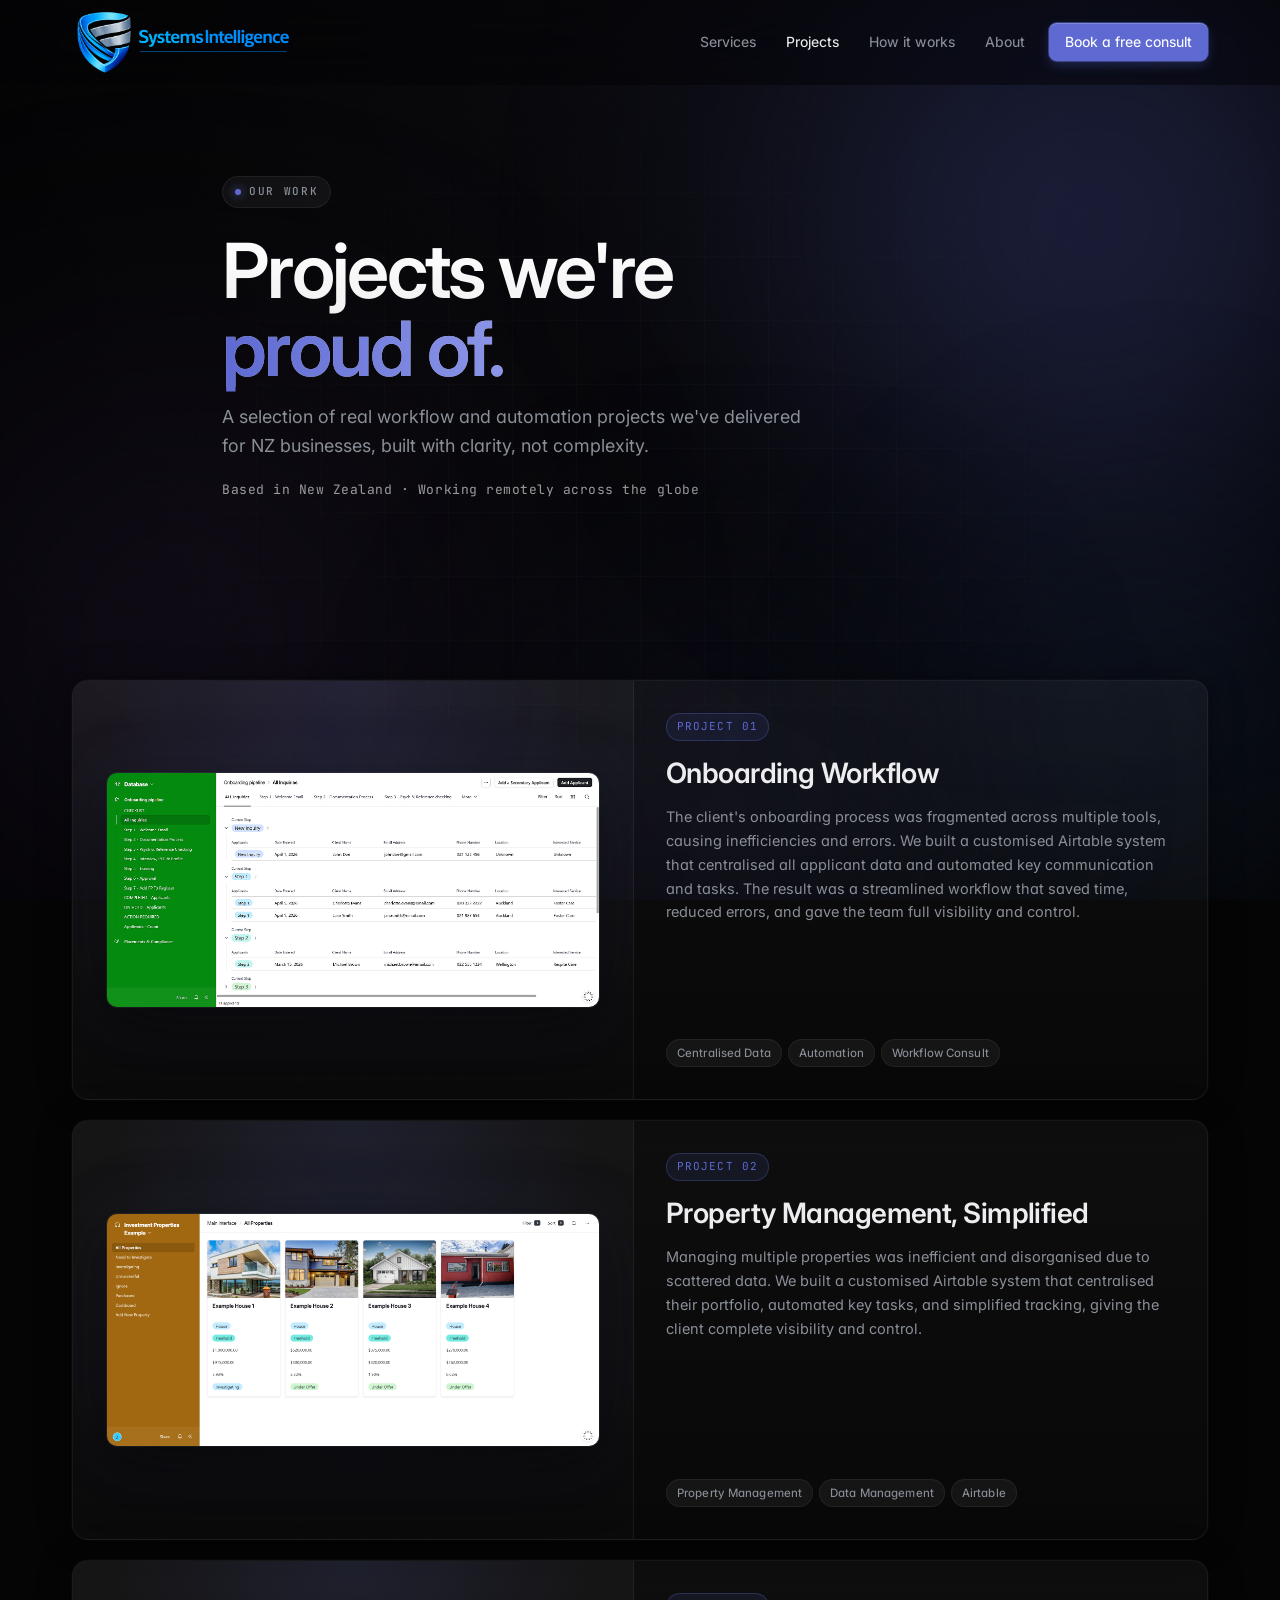
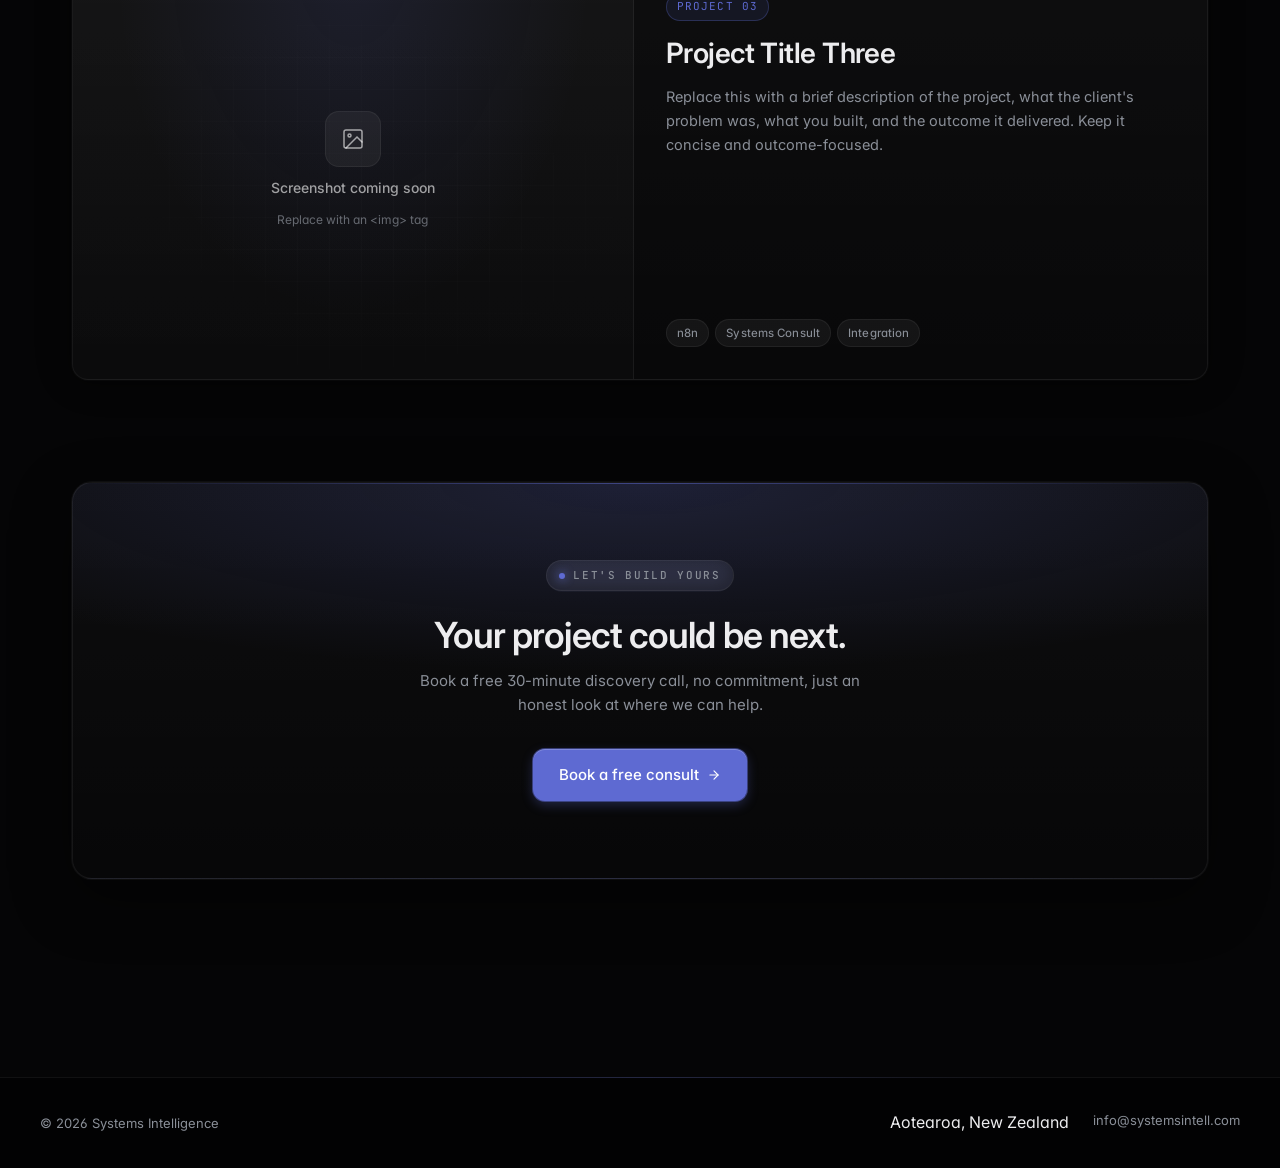
==== projects.html @ 11f209de "Update projects.html" ====
<!DOCTYPE html>
<html lang="en">
<head>
<meta charset="UTF-8">
<meta name="viewport" content="width=device-width, initial-scale=1.0">
<title>Projects, Systems Intelligence</title>
<meta name="description" content="A selection of real workflow and automation projects we've delivered for NZ businesses, built with clarity, not complexity.">
<link rel="stylesheet" href="styles.css">
<style>
  /* ============================================================
     Page-specific: projects.html
     ============================================================ */

  /* PAGE HEADER */
  .page-header {
    padding: clamp(8rem, 14vw, 11rem) 0 clamp(4rem, 6vw, 6rem);
    position: relative;
    overflow: hidden;
  }
  .page-header .container { max-width: 900px; }
  .page-header h1 { margin-bottom: 1rem; }
  .page-sub {
    font-size: clamp(1rem, 1.4vw, 1.125rem);
    color: var(--fg-muted);
    max-width: 600px;
    line-height: 1.6;
  }
  .page-meta {
    margin-top: 1.25rem;
    font-size: 13px;
    color: var(--fg-subtle);
    font-family: 'JetBrains Mono', monospace;
    letter-spacing: 0.04em;
  }

  /* PROJECT GRID */
  .projects-grid {
    display: grid;
    grid-template-columns: repeat(2, 1fr);
    gap: 1.25rem;
    padding-bottom: clamp(4rem, 8vw, 7rem);
  }
  .project-card {
    padding: 0;
    display: flex;
    flex-direction: column;
    overflow: hidden;
    min-height: 520px;
  }
  .project-card.feature {
    grid-column: span 2;
    flex-direction: row;
    min-height: 420px;
  }
  .project-card.feature .project-media { flex: 1.1; }
  .project-card.feature .project-body { flex: 1; }

  .project-media {
    position: relative;
    background:
      radial-gradient(ellipse at top, rgba(94, 106, 210, 0.12), transparent 60%),
      linear-gradient(180deg, rgba(255, 255, 255, 0.03), rgba(255, 255, 255, 0.01));
    overflow: hidden;
    min-height: 300px;
    display: flex; align-items: center; justify-content: center;
    border-bottom: 1px solid var(--border);
  }
  .project-card.feature .project-media {
    border-bottom: 0;
    border-right: 1px solid var(--border);
  }
  .project-media::before {
    content: '';
    position: absolute; inset: 0;
    background-image:
      linear-gradient(to right, rgba(255, 255, 255, 0.025) 1px, transparent 1px),
      linear-gradient(to bottom, rgba(255, 255, 255, 0.025) 1px, transparent 1px);
    background-size: 32px 32px;
    -webkit-mask-image: radial-gradient(ellipse at center, black 30%, transparent 80%);
    mask-image: radial-gradient(ellipse at center, black 30%, transparent 80%);
    opacity: 0.6;
    pointer-events: none;
  }
  .project-media img {
    position: relative;
    max-width: 88%;
    max-height: 88%;
    width: auto;
    height: auto;
    object-fit: contain;
    border-radius: 10px;
    box-shadow:
      0 0 0 1px rgba(255, 255, 255, 0.06),
      0 20px 60px rgba(0, 0, 0, 0.5),
      0 0 80px rgba(94, 106, 210, 0.1);
    transition: transform 0.6s var(--ease);
  }
  .project-card:hover .project-media img {
    transform: translateY(-6px) scale(1.02);
  }

  .media-placeholder {
    position: relative;
    text-align: center;
    color: var(--fg-muted);
    display: flex; flex-direction: column; align-items: center; gap: 10px;
    padding: 2rem;
  }
  .media-placeholder .ph-icon {
    width: 56px; height: 56px;
    border-radius: 14px;
    border: 1px solid var(--border);
    background: var(--surface);
    display: flex; align-items: center; justify-content: center;
    color: var(--fg-subtle);
  }
  .media-placeholder .ph-icon svg { width: 24px; height: 24px; }
  .media-placeholder b { font-size: 14px; color: var(--fg-subtle); font-weight: 500; }
  .media-placeholder span { font-size: 12px; color: var(--fg-muted); opacity: 0.7; }

  .project-body {
    padding: 2rem;
    display: flex; flex-direction: column; gap: 1rem;
    flex: 1;
  }
  .project-num {
    display: inline-flex; width: fit-content;
    padding: 4px 10px;
    border-radius: 999px;
    background: rgba(94, 106, 210, 0.1);
    border: 1px solid var(--border-accent);
    color: var(--accent);
    font-family: 'JetBrains Mono', monospace;
    font-size: 11px; letter-spacing: 0.1em; text-transform: uppercase;
  }
  .project-body h2 {
    font-size: clamp(1.375rem, 2.2vw, 1.75rem);
    letter-spacing: -0.02em;
    margin: 0;
  }
  .project-body p {
    font-size: 14.5px;
    line-height: 1.65;
    color: var(--fg-muted);
  }
  .project-tags {
    display: flex; flex-wrap: wrap; gap: 6px;
    margin-top: auto;
    padding-top: 0.5rem;
  }
  .tag {
    font-size: 11.5px;
    padding: 4px 10px;
    border-radius: 999px;
    border: 1px solid var(--border);
    background: var(--surface);
    color: var(--fg-muted);
    font-weight: 450;
    letter-spacing: 0.01em;
  }

  @media (max-width: 900px) {
    .projects-grid { grid-template-columns: 1fr; }
    .project-card, .project-card.feature { grid-column: span 1; flex-direction: column; min-height: 0; }
    .project-card.feature .project-media {
      border-right: 0;
      border-bottom: 1px solid var(--border);
    }
    .project-media { min-height: 240px; }
    .project-body { padding: 1.75rem; }
  }

  /* BOTTOM CTA */
  .projects-cta {
    text-align: center;
    padding: clamp(3rem, 6vw, 5rem) 2rem;
    border-radius: 20px;
    background:
      radial-gradient(ellipse 120% 80% at 50% 0%, rgba(94, 106, 210, 0.2), transparent 60%),
      linear-gradient(180deg, rgba(255, 255, 255, 0.04), rgba(255, 255, 255, 0.01));
    border: 1px solid var(--border);
    margin-bottom: clamp(4rem, 8vw, 6rem);
    position: relative; overflow: hidden;
    box-shadow:
      0 0 0 1px rgba(255, 255, 255, 0.04),
      0 20px 60px rgba(0, 0, 0, 0.45);
  }
  .projects-cta::before {
    content: ''; position: absolute;
    top: 0; left: 0; right: 0; height: 1px;
    background: linear-gradient(90deg, transparent, rgba(94, 106, 210, 0.5), transparent);
  }
  .projects-cta h2 { margin-bottom: 0.75rem; font-size: clamp(1.5rem, 3vw, 2.25rem); }
  .projects-cta p { max-width: 480px; margin: 0 auto 2rem; font-size: 15px; }
</style>
</head>
<body>

<!-- Ambient background -->
<div class="bg-layer bg-base-gradient"></div>
<div class="bg-layer bg-grid"></div>
<div class="bg-layer bg-noise"></div>
<div class="bg-layer bg-blobs">
  <div class="blob blob-1"></div>
  <div class="blob blob-2"></div>
  <div class="blob blob-3"></div>
  <div class="blob blob-4"></div>
</div>

<!-- NAV -->
<nav class="site-nav" aria-label="Primary">
  <div class="nav-inner">
    <a href="index.html" class="logo" aria-label="Systems Intelligence home">
      <img src="images/logo.png" alt="Systems Intelligence">
    </a>
    <div class="nav-links">
      <a href="index.html#services">Services</a>
      <a href="projects.html" class="active">Projects</a>
      <a href="index.html#how">How it works</a>
      <a href="index.html#about">About</a>
      <a href="mailto:info@systemsintell.com?subject=Free%20Consult%20Inquiry&body=Hi%20Systems%20Intelligence%20team%2C%0A%0AI%27d%20like%20to%20book%20a%20free%20consult%20to%20discuss%20how%20you%20can%20help%20improve%20my%20business%20systems.%0A%0ACould%20we%20arrange%20a%20time%20to%20talk%3F%0A%0AThanks%2C" class="nav-cta">Book a free consult</a>
    </div>
    <button class="nav-toggle" aria-label="Toggle menu" aria-expanded="false">
      <svg class="icon-open" viewBox="0 0 24 24" fill="none" stroke="currentColor" stroke-width="1.75" stroke-linecap="round"><line x1="4" y1="8" x2="20" y2="8"/><line x1="4" y1="16" x2="20" y2="16"/></svg>
      <svg class="icon-close" viewBox="0 0 24 24" fill="none" stroke="currentColor" stroke-width="1.75" stroke-linecap="round" style="display:none"><line x1="6" y1="6" x2="18" y2="18"/><line x1="18" y1="6" x2="6" y2="18"/></svg>
    </button>
  </div>
</nav>
<div class="mobile-menu">
  <a href="index.html#services">Services</a>
  <a href="projects.html" class="active">Projects</a>
  <a href="index.html#how">How it works</a>
  <a href="index.html#about">About</a>
  <a href="mailto:info@systemsintell.com" class="nav-cta">Book a free consult</a>
</div>

<!-- PAGE HEADER -->
<section class="page-header">
  <div class="container">
    <span class="label reveal">Our work</span>
    <h1 class="display reveal" data-delay="1">
      Projects we're<br>
      <span class="accent-text">proud of.</span>
    </h1>
    <p class="page-sub reveal" data-delay="2">
      A selection of real workflow and automation projects we've delivered for NZ businesses, built with clarity, not complexity.
    </p>
    <p class="page-meta reveal" data-delay="3">Based in New Zealand · Working remotely across the globe</p>
  </div>
</section>

<!-- PROJECTS -->
<section>
  <div class="container">
    <div class="projects-grid">

      <!-- PROJECT 1 -->
      <article class="card project-card feature reveal">
        <div class="project-media">
          <img src="images/Workflow_Onboarding.png" alt="Onboarding workflow Airtable system" />
        </div>
        <div class="project-body">
          <div class="project-num">Project 01</div>
          <h2>Onboarding Workflow</h2>
          <p>The client's onboarding process was fragmented across multiple tools, causing inefficiencies and errors. We built a customised Airtable system that centralised all applicant data and automated key communication and tasks. The result was a streamlined workflow that saved time, reduced errors, and gave the team full visibility and control.</p>
          <div class="project-tags">
            <span class="tag">Centralised Data</span>
            <span class="tag">Automation</span>
            <span class="tag">Workflow Consult</span>
          </div>
        </div>
      </article>

      <!-- PROJECT 2 -->
      <article class="card project-card feature reveal" data-delay="1">
        <div class="project-media">
          <img src="images/investment_properties.png" alt="Property management Airtable system" />
        </div>
        <div class="project-body">
          <div class="project-num">Project 02</div>
          <h2>Property Management, Simplified</h2>
          <p>Managing multiple properties was inefficient and disorganised due to scattered data. We built a customised Airtable system that centralised their portfolio, automated key tasks, and simplified tracking, giving the client complete visibility and control.</p>
          <div class="project-tags">
            <span class="tag">Property Management</span>
            <span class="tag">Data Management</span>
            <span class="tag">Airtable</span>
          </div>
        </div>
      </article>

      <!-- PROJECT 3 -->
      <article class="card project-card feature reveal" data-delay="2">
        <div class="project-media">
          <div class="media-placeholder">
            <div class="ph-icon">
              <svg viewBox="0 0 24 24" fill="none" stroke="currentColor" stroke-width="1.5" stroke-linecap="round"><rect x="3" y="3" width="18" height="18" rx="2"/><circle cx="8.5" cy="8.5" r="1.5"/><polyline points="21 15 16 10 5 21"/></svg>
            </div>
            <b>Screenshot coming soon</b>
            <span>Replace with an &lt;img&gt; tag</span>
          </div>
        </div>
        <div class="project-body">
          <div class="project-num">Project 03</div>
          <h2>Project Title Three</h2>
          <p>Replace this with a brief description of the project, what the client's problem was, what you built, and the outcome it delivered. Keep it concise and outcome-focused.</p>
          <div class="project-tags">
            <span class="tag">n8n</span>
            <span class="tag">Systems Consult</span>
            <span class="tag">Integration</span>
          </div>
        </div>
      </article>
      
    </div>

    <!-- BOTTOM CTA -->
    <div class="projects-cta spotlight reveal">
      <span class="label">Let's build yours</span>
      <h2>Your project could be next.</h2>
      <p>Book a free 30-minute discovery call, no commitment, just an honest look at where we can help.</p>
      <a href="mailto:info@systemsintell.com?subject=Free%20Consult%20Inquiry&body=Hi%20Systems%20Intelligence%20team%2C%0A%0AI%27d%20like%20to%20book%20a%20free%20consult%20to%20discuss%20how%20you%20can%20help%20improve%20my%20business%20systems.%0A%0ACould%20we%20arrange%20a%20time%20to%20talk%3F%0A%0AThanks%2C" class="btn btn-primary btn-lg">
        Book a free consult
        <svg width="14" height="14" viewBox="0 0 24 24" fill="none" stroke="currentColor" stroke-width="2" stroke-linecap="round"><line x1="5" y1="12" x2="19" y2="12"/><polyline points="12 5 19 12 12 19"/></svg>
      </a>
    </div>
  </div>
</section>

<!-- FOOTER -->
<footer class="site-footer">
  <div class="footer-inner">
    <p>© 2026 Systems Intelligence</p>
    <div class="footer-meta">
      <span>Aotearoa, New Zealand</span>
      <a href="mailto:info@systemsintell.com">info@systemsintell.com</a>
    </div>
  </div>
</footer>

<script src="app.js"></script>
</body>
</html>
---- styles.css ----
/* =========================================================================
   Systems Intelligence — Linear / Modern design system
   Shared styles for index.html and projects.html
   ========================================================================= */

@import url('https://fonts.googleapis.com/css2?family=Inter:wght@400;500;600;700&family=JetBrains+Mono:wght@400;500&display=swap');

*, *::before, *::after { box-sizing: border-box; margin: 0; padding: 0; }

:root {
  /* Surfaces */
  --bg-deep: #020203;
  --bg-base: #050506;
  --bg-elev: #0a0a0c;
  --bg-elev-2: #0f0f12;
  --surface: rgba(255, 255, 255, 0.05);
  --surface-hover: rgba(255, 255, 255, 0.08);

  /* Text */
  --fg: #EDEDEF;
  --fg-muted: #8A8F98;
  --fg-subtle: rgba(255, 255, 255, 0.60);

  /* Accent */
  --accent: #5E6AD2;
  --accent-bright: #6872D9;
  --accent-glow: rgba(94, 106, 210, 0.30);

  /* Borders */
  --border: rgba(255, 255, 255, 0.06);
  --border-hover: rgba(255, 255, 255, 0.10);
  --border-accent: rgba(94, 106, 210, 0.30);

  /* Motion */
  --ease: cubic-bezier(0.16, 1, 0.3, 1);
  --dur-fast: 200ms;
  --dur-base: 300ms;
}

html { scroll-behavior: smooth; }

body {
  background: var(--bg-base);
  color: var(--fg);
  font-family: 'Inter', system-ui, -apple-system, 'Segoe UI', sans-serif;
  font-size: 16px;
  line-height: 1.6;
  font-feature-settings: 'cv02', 'cv03', 'cv04', 'cv11', 'ss01';
  -webkit-font-smoothing: antialiased;
  -moz-osx-font-smoothing: grayscale;
  overflow-x: hidden;
  position: relative;
}

a { color: var(--accent); text-decoration: none; transition: color var(--dur-fast) var(--ease); }
a:hover { color: var(--accent-bright); }

img { display: block; max-width: 100%; }

/* =========================================================================
   Layered ambient background
   ========================================================================= */

.bg-layer {
  position: fixed;
  inset: 0;
  pointer-events: none;
}

.bg-base-gradient {
  z-index: -10;
  background: radial-gradient(ellipse at top, #0a0a0f 0%, #050506 50%, #020203 100%);
}

.bg-grid {
  z-index: -9;
  background-image:
    linear-gradient(to right, rgba(255, 255, 255, 0.035) 1px, transparent 1px),
    linear-gradient(to bottom, rgba(255, 255, 255, 0.035) 1px, transparent 1px);
  background-size: 64px 64px;
  -webkit-mask-image: radial-gradient(ellipse at center, black 20%, transparent 75%);
  mask-image: radial-gradient(ellipse at center, black 20%, transparent 75%);
  opacity: 0.6;
}

.bg-noise {
  z-index: -8;
  background-image: url("data:image/svg+xml;utf8,<svg xmlns='http://www.w3.org/2000/svg' width='200' height='200'><filter id='n'><feTurbulence type='fractalNoise' baseFrequency='0.9' numOctaves='3' stitchTiles='stitch'/></filter><rect width='100%25' height='100%25' filter='url(%23n)' opacity='0.7'/></svg>");
  opacity: 0.025;
  mix-blend-mode: overlay;
}

.bg-blobs {
  z-index: -7;
  overflow: hidden;
}
.blob {
  position: absolute;
  border-radius: 50%;
  filter: blur(120px);
  will-change: transform;
}
.blob-1 {
  top: -20%; left: 50%;
  width: 900px; height: 800px;
  background: radial-gradient(circle, rgba(94, 106, 210, 0.35) 0%, transparent 70%);
  animation: float1 10s ease-in-out infinite;
}
.blob-2 {
  top: 25%; left: -10%;
  width: 620px; height: 820px;
  background: radial-gradient(circle, rgba(150, 100, 220, 0.18) 0%, transparent 65%);
  filter: blur(140px);
  animation: float2 12s ease-in-out infinite;
}
.blob-3 {
  top: 40%; right: -10%;
  width: 520px; height: 720px;
  background: radial-gradient(circle, rgba(80, 130, 210, 0.15) 0%, transparent 70%);
  filter: blur(100px);
  animation: float3 9s ease-in-out infinite;
}
.blob-4 {
  bottom: -15%; left: 30%;
  width: 700px; height: 500px;
  background: radial-gradient(circle, rgba(94, 106, 210, 0.14) 0%, transparent 70%);
  animation: pulse 8s ease-in-out infinite;
}

@keyframes float1 {
  0%, 100% { transform: translate(-50%, 0) rotate(0deg); }
  50% { transform: translate(-48%, -24px) rotate(2deg); }
}
@keyframes float2 {
  0%, 100% { transform: translate(0, 0) rotate(0deg); }
  50% { transform: translate(28px, -28px) rotate(-3deg); }
}
@keyframes float3 {
  0%, 100% { transform: translate(0, 0) rotate(0deg); }
  50% { transform: translate(-32px, 36px) rotate(2deg); }
}
@keyframes pulse {
  0%, 100% { opacity: 1; transform: scale(1); }
  50% { opacity: 0.55; transform: scale(1.08); }
}

@media (prefers-reduced-motion: reduce) {
  .blob { animation: none !important; }
  .accent-text { animation: none !important; }
  html { scroll-behavior: auto; }
}

/* =========================================================================
   Typography
   ========================================================================= */

h1, h2, h3, h4 {
  color: var(--fg);
  font-weight: 600;
  letter-spacing: -0.02em;
  line-height: 1.15;
}

.display {
  font-size: clamp(2.5rem, 6vw, 4.75rem);
  line-height: 1.02;
  letter-spacing: -0.035em;
  font-weight: 600;
  background: linear-gradient(180deg, #ffffff 0%, rgba(255, 255, 255, 0.95) 50%, rgba(255, 255, 255, 0.65) 100%);
  -webkit-background-clip: text;
  background-clip: text;
  color: transparent;
}

h1 { font-size: clamp(2rem, 4.5vw, 3.5rem); letter-spacing: -0.03em; }
h2 { font-size: clamp(1.75rem, 3.5vw, 2.75rem); letter-spacing: -0.025em; }
h3 { font-size: 1.125rem; letter-spacing: -0.015em; }
p  { color: var(--fg-muted); }

.accent-text {
  background: linear-gradient(90deg, var(--accent) 0%, #8B95E8 50%, var(--accent) 100%);
  background-size: 200% 100%;
  -webkit-background-clip: text;
  background-clip: text;
  color: transparent;
  animation: shimmer 6s linear infinite;
}
@keyframes shimmer {
  0% { background-position: 0% 50%; }
  100% { background-position: 200% 50%; }
}

.subtext {
  color: var(--fg-muted);
  font-size: clamp(0.9375rem, 1.5vw, 1.0625rem);
  line-height: 1.6;
  max-width: 560px;
  margin-top: 1.25rem;
}

.label {
  display: inline-flex;
  align-items: center;
  gap: 8px;
  font-family: 'JetBrains Mono', ui-monospace, 'SF Mono', Menlo, monospace;
  font-size: 11px;
  font-weight: 500;
  letter-spacing: 0.15em;
  text-transform: uppercase;
  color: var(--fg-muted);
  padding: 6px 12px;
  border-radius: 999px;
  background: var(--surface);
  border: 1px solid var(--border);
  margin-bottom: 1.5rem;
  backdrop-filter: blur(10px);
  -webkit-backdrop-filter: blur(10px);
}
.label::before {
  content: '';
  width: 6px; height: 6px;
  border-radius: 50%;
  background: var(--accent);
  box-shadow: 0 0 10px var(--accent);
}

.container { max-width: 1200px; margin: 0 auto; padding: 0 2rem; position: relative; }

/* =========================================================================
   Navigation
   ========================================================================= */

.site-nav {
  position: fixed; top: 0; left: 0; right: 0;
  z-index: 100;
  background: rgba(5, 5, 6, 0.55);
  backdrop-filter: blur(24px) saturate(1.4);
  -webkit-backdrop-filter: blur(24px) saturate(1.4);
  border-bottom: 1px solid transparent;
  transition: background var(--dur-base) var(--ease), border-color var(--dur-base) var(--ease);
}
.site-nav.scrolled {
  background: rgba(5, 5, 6, 0.82);
  border-bottom-color: var(--border);
}

.nav-inner {
  max-width: 1200px; margin: 0 auto;
  padding: 0 2rem; height: 84px;
  display: flex; align-items: center; justify-content: space-between;
}
.logo { display: flex; align-items: center; }
.logo img { height: 68px; width: auto; }

.nav-links { display: flex; gap: 2px; align-items: center; }
.nav-links a {
  color: var(--fg-muted);
  font-size: 14px; font-weight: 450;
  padding: 8px 14px;
  border-radius: 8px;
  transition: color var(--dur-fast) var(--ease), background var(--dur-fast) var(--ease);
}
.nav-links a:hover { color: var(--fg); background: var(--surface); }
.nav-links a.active { color: var(--fg); }

.nav-cta {
  background: var(--accent) !important;
  color: #fff !important;
  padding: 8px 16px !important;
  margin-left: 8px;
  border-radius: 8px;
  font-size: 14px; font-weight: 500;
  box-shadow:
    0 0 0 1px rgba(94, 106, 210, 0.5),
    0 4px 12px rgba(94, 106, 210, 0.3),
    inset 0 1px 0 0 rgba(255, 255, 255, 0.2);
  transition: all var(--dur-fast) var(--ease);
}
.nav-cta:hover {
  background: var(--accent-bright) !important;
  transform: translateY(-1px);
  box-shadow:
    0 0 0 1px rgba(94, 106, 210, 0.6),
    0 6px 20px rgba(94, 106, 210, 0.45),
    inset 0 1px 0 0 rgba(255, 255, 255, 0.25);
}

.nav-toggle {
  display: none;
  width: 40px; height: 40px;
  align-items: center; justify-content: center;
  background: transparent; border: 0;
  color: var(--fg); cursor: pointer;
  border-radius: 8px;
  transition: background var(--dur-fast) var(--ease);
}
.nav-toggle:hover { background: var(--surface); }
.nav-toggle svg { width: 20px; height: 20px; }

.mobile-menu {
  position: fixed; top: 84px; left: 0; right: 0;
  z-index: 99;
  background: rgba(5, 5, 6, 0.95);
  backdrop-filter: blur(24px);
  -webkit-backdrop-filter: blur(24px);
  border-bottom: 1px solid var(--border);
  padding: 0.75rem 1.5rem 1.5rem;
  opacity: 0; transform: translateY(-12px);
  transition: opacity var(--dur-fast) var(--ease), transform var(--dur-fast) var(--ease);
  pointer-events: none;
}
.mobile-menu.open { opacity: 1; transform: translateY(0); pointer-events: auto; }
.mobile-menu a {
  display: block;
  color: var(--fg-muted);
  padding: 14px 8px;
  font-size: 15px;
  border-bottom: 1px solid var(--border);
}
.mobile-menu a:hover { color: var(--fg); }
.mobile-menu a.active { color: var(--fg); }
.mobile-menu .nav-cta {
  display: block; text-align: center; margin: 1rem 0 0;
}

@media (max-width: 768px) {
  .nav-links { display: none; }
  .nav-toggle { display: inline-flex; }
}
@media (min-width: 769px) {
  .mobile-menu { display: none; }
}

/* =========================================================================
   Buttons
   ========================================================================= */

.btn {
  display: inline-flex;
  align-items: center; justify-content: center;
  gap: 8px;
  font-family: inherit;
  font-size: 14px; font-weight: 500;
  padding: 12px 22px;
  border-radius: 10px;
  border: 0; cursor: pointer;
  text-decoration: none;
  color: #fff;
  position: relative; overflow: hidden;
  transition: transform var(--dur-fast) var(--ease),
              background var(--dur-fast) var(--ease),
              box-shadow var(--dur-fast) var(--ease),
              filter var(--dur-fast) var(--ease);
}
.btn:active { transform: scale(0.96); }

.btn-primary {
  background: var(--accent);
  box-shadow:
    0 0 0 1px rgba(94, 106, 210, 0.5),
    0 4px 12px rgba(94, 106, 210, 0.3),
    inset 0 1px 0 0 rgba(255, 255, 255, 0.2);
}
.btn-primary::before {
  content: '';
  position: absolute; inset: 0;
  background: linear-gradient(120deg, transparent 30%, rgba(255, 255, 255, 0.22) 50%, transparent 70%);
  transform: translateX(-120%);
  transition: transform 0.7s var(--ease);
}
.btn-primary:hover {
  background: var(--accent-bright);
  color: #fff;
  transform: translateY(-2px) scale(1.02);
  box-shadow:
    0 0 0 1px rgba(94, 106, 210, 0.6),
    0 8px 24px rgba(94, 106, 210, 0.5),
    0 0 20px rgba(94, 106, 210, 0.4),
    inset 0 1px 0 0 rgba(255, 255, 255, 0.25);
  filter: brightness(1.1);
}
.btn-primary:hover::before { transform: translateX(120%); }

.btn-secondary {
  background: var(--surface);
  color: var(--fg);
  box-shadow:
    inset 0 0 0 1px var(--border),
    inset 0 1px 0 0 rgba(255, 255, 255, 0.04);
}
.btn-secondary:hover {
  background: var(--surface-hover);
  color: var(--fg);
  transform: translateY(-2px) scale(1.02);
  box-shadow:
    inset 0 0 0 1px var(--border-hover),
    inset 0 1px 0 0 rgba(255, 255, 255, 0.08),
    0 8px 24px rgba(0, 0, 0, 0.3),
    0 0 40px rgba(94, 106, 210, 0.12);
}

.btn-lg { padding: 14px 26px; font-size: 15px; border-radius: 12px; }

:focus-visible {
  outline: none;
  box-shadow:
    0 0 0 2px var(--bg-base),
    0 0 0 4px var(--accent);
  border-radius: 8px;
}

/* =========================================================================
   Card base (with mouse-tracking spotlight)
   ========================================================================= */

.card {
  position: relative;
  background: linear-gradient(180deg, rgba(255, 255, 255, 0.04) 0%, rgba(255, 255, 255, 0.015) 100%);
  border: 1px solid var(--border);
  border-radius: 16px;
  padding: 1.75rem;
  transition: transform var(--dur-base) var(--ease),
              border-color var(--dur-base) var(--ease),
              box-shadow var(--dur-base) var(--ease),
              filter var(--dur-base) var(--ease);
  overflow: hidden;
  box-shadow:
    0 0 0 1px rgba(255, 255, 255, 0.02),
    0 2px 20px rgba(0, 0, 0, 0.4),
    0 0 40px rgba(0, 0, 0, 0.15);
  will-change: transform;
}
.card::before {
  content: '';
  position: absolute; inset: 0;
  border-radius: 16px;
  background: radial-gradient(circle 320px at var(--mx, 50%) var(--my, 50%),
              rgba(94, 106, 210, 0.15), transparent 60%);
  opacity: 0;
  transition: opacity var(--dur-base) var(--ease);
  pointer-events: none;
}
.card:hover::before { opacity: 1; }
.card:hover {
  border-color: var(--border-hover);
  transform: translateY(-6px) scale(1.01);
  box-shadow:
    0 0 0 1px rgba(255, 255, 255, 0.1),
    0 12px 40px rgba(0, 0, 0, 0.6),
    0 0 80px rgba(94, 106, 210, 0.15);
  filter: brightness(1.05);
}
.card > * { position: relative; z-index: 1; }

/* =========================================================================
   Sections
   ========================================================================= */

section { position: relative; padding: clamp(4rem, 8vw, 8rem) 0; }
.section-divider {
  border-top: 1px solid var(--border);
  position: relative;
}
.section-divider::before {
  content: '';
  position: absolute; top: -1px; left: 20%; right: 20%;
  height: 1px;
  background: linear-gradient(90deg, transparent, rgba(255, 255, 255, 0.14), transparent);
}

.section-head { max-width: 640px; margin-bottom: 3rem; }
.section-head h2 { margin-bottom: 0.75rem; }

/* Reveal-on-scroll */
.reveal { 
  opacity: 0; 
  transform: translateY(30px) scale(0.98); 
  transition: opacity 0.8s cubic-bezier(0.2, 0.8, 0.2, 1), transform 0.8s cubic-bezier(0.2, 0.8, 0.2, 1); 
  will-change: opacity, transform;
}
.reveal.visible { opacity: 1; transform: translateY(0) scale(1); }
.reveal[data-delay="1"] { transition-delay: 0.1s; }
.reveal[data-delay="2"] { transition-delay: 0.2s; }
.reveal[data-delay="3"] { transition-delay: 0.3s; }
.reveal[data-delay="4"] { transition-delay: 0.4s; }

/* =========================================================================
   Footer
   ========================================================================= */

.site-footer {
  background: var(--bg-deep);
  border-top: 1px solid var(--border);
  padding: 2rem;
  position: relative;
  z-index: 1;
}
.site-footer::before {
  content: '';
  position: absolute; top: -1px; left: 20%; right: 20%;
  height: 1px;
  background: linear-gradient(90deg, transparent, rgba(94, 106, 210, 0.25), transparent);
}
.footer-inner {
  max-width: 1200px; margin: 0 auto;
  display: flex; align-items: center; justify-content: space-between;
  flex-wrap: wrap; gap: 1rem;
}
.footer-inner p, .footer-meta a { font-size: 13px; color: var(--fg-muted); }
.footer-meta { display: flex; gap: 1.5rem; }
.footer-meta a:hover { color: var(--fg); }

/* =========================================================================
   Responsive utilities
   ========================================================================= */

@media (max-width: 768px) {
  .container { padding: 0 1.25rem; }
  .nav-inner { padding: 0 1.25rem; }
}
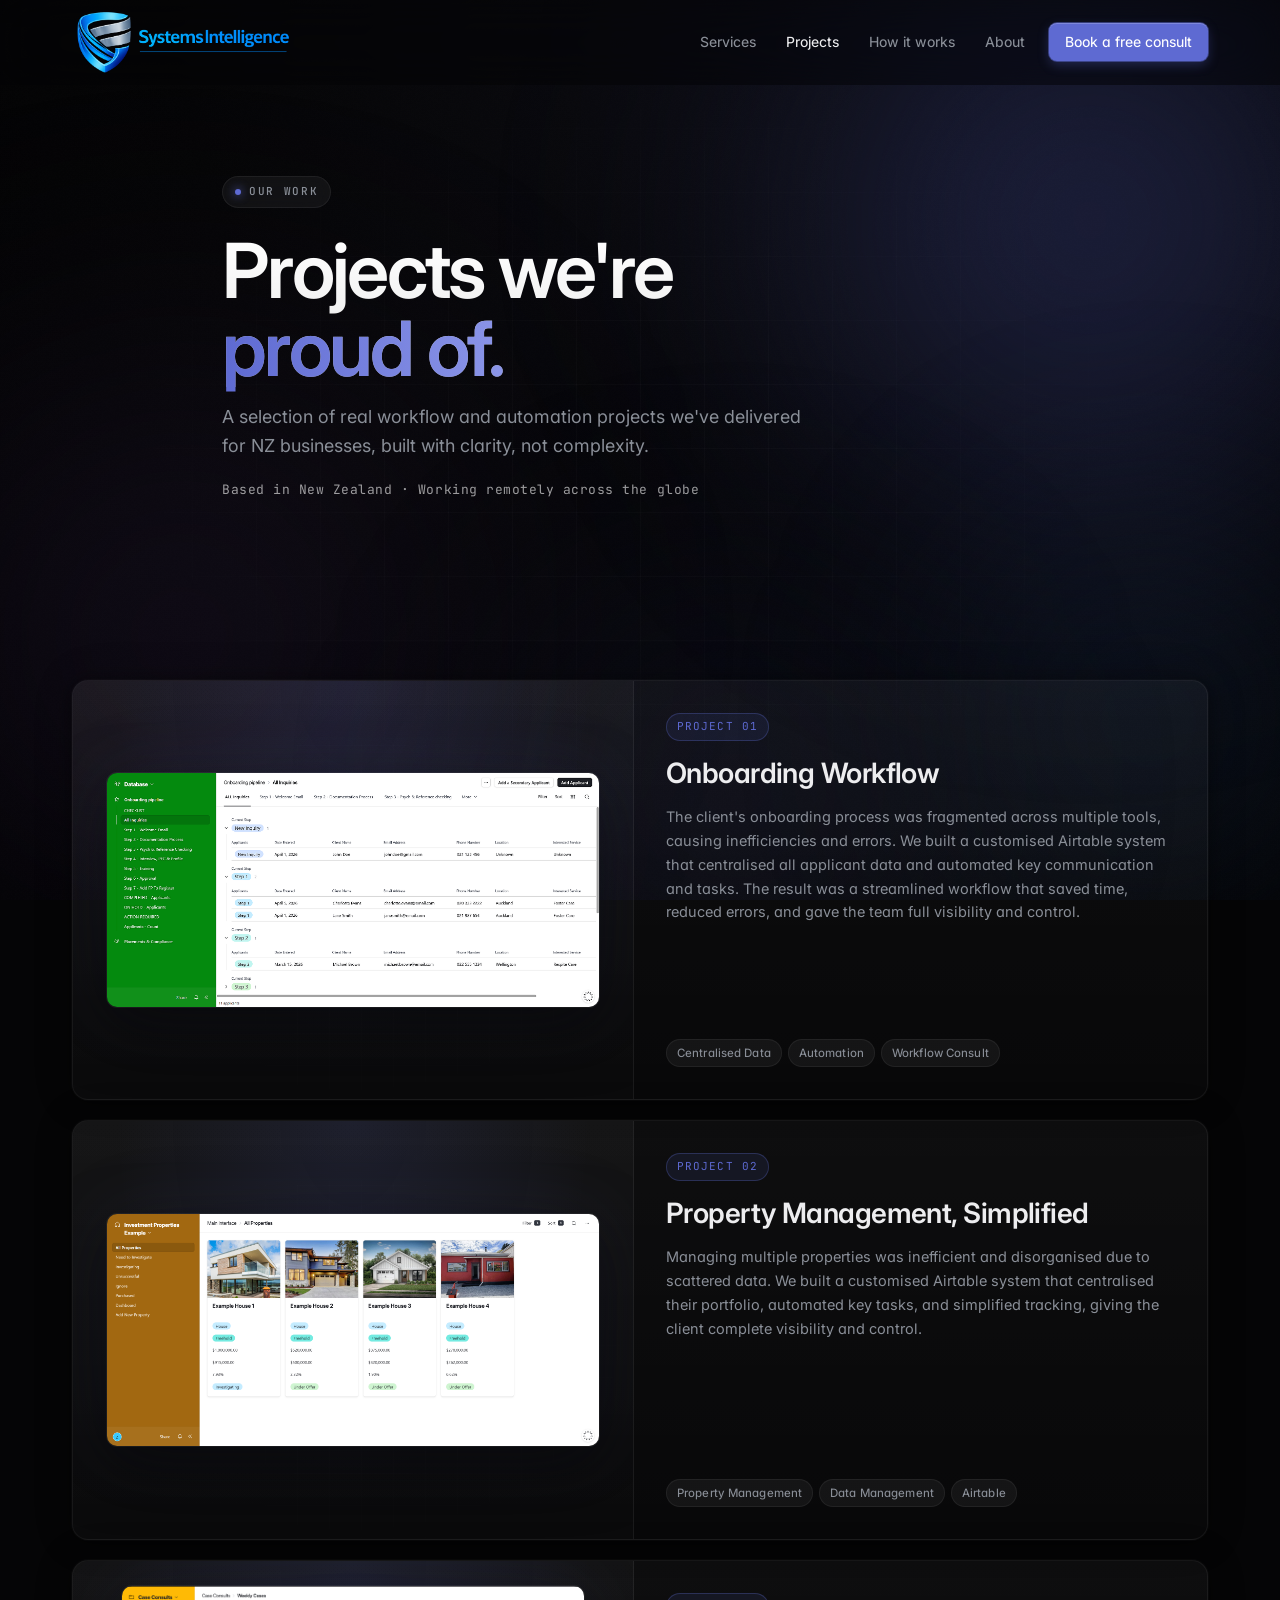
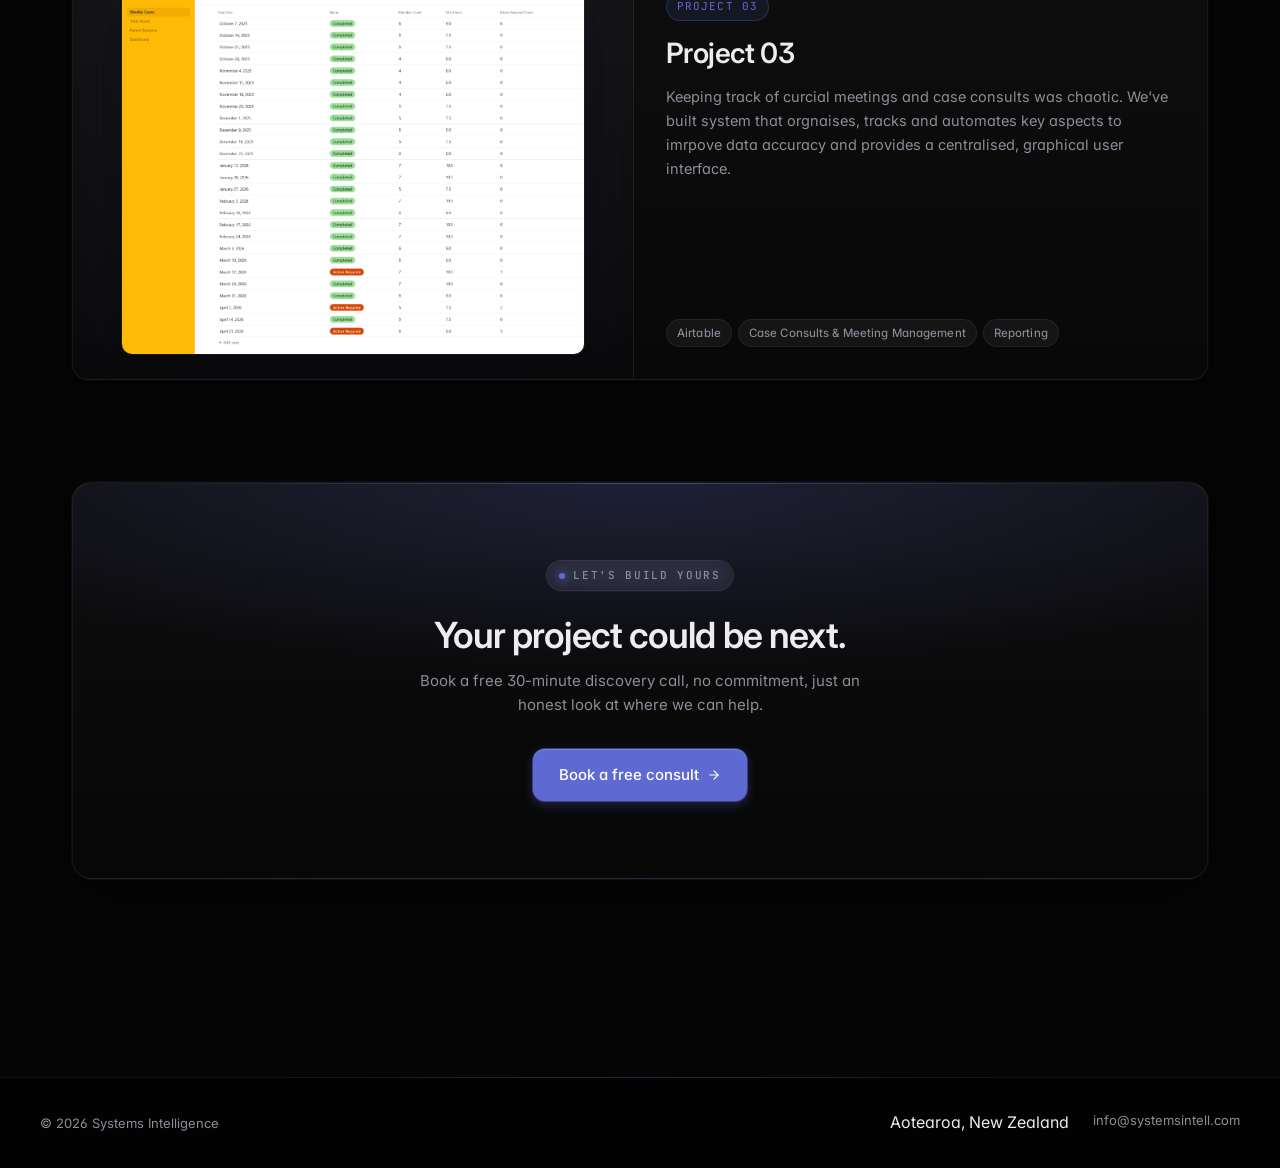
==== commit a6499c41: "Update projects.html" ====
--- a/projects.html
+++ b/projects.html
@@ -291,22 +291,16 @@
       <!-- PROJECT 3 -->
       <article class="card project-card feature reveal" data-delay="2">
         <div class="project-media">
-          <div class="media-placeholder">
-            <div class="ph-icon">
-              <svg viewBox="0 0 24 24" fill="none" stroke="currentColor" stroke-width="1.5" stroke-linecap="round"><rect x="3" y="3" width="18" height="18" rx="2"/><circle cx="8.5" cy="8.5" r="1.5"/><polyline points="21 15 16 10 5 21"/></svg>
-            </div>
-            <b>Screenshot coming soon</b>
-            <span>Replace with an &lt;img&gt; tag</span>
-          </div>
+          <img src="images/case_consults.png" alt="Case Consults / Meeting Tracker" />
         </div>
         <div class="project-body">
           <div class="project-num">Project 03</div>
-          <h2>Project Title Three</h2>
-          <p>Replace this with a brief description of the project, what the client's problem was, what you built, and the outcome it delivered. Keep it concise and outcome-focused.</p>
+          <h2>Project 03</h2>
+          <p>Keeping track of curcial meetings and case consults was chaotic. We've built system that orgnaises, tracks and automates key aspects to imrpove data accuracy and provides a centralised, graphical user interface.</p>
           <div class="project-tags">
-            <span class="tag">n8n</span>
-            <span class="tag">Systems Consult</span>
-            <span class="tag">Integration</span>
+            <span class="tag">Airtable</span>
+            <span class="tag">Case Consults & Meeting Management</span>
+            <span class="tag">Reporting</span>
           </div>
         </div>
       </article>
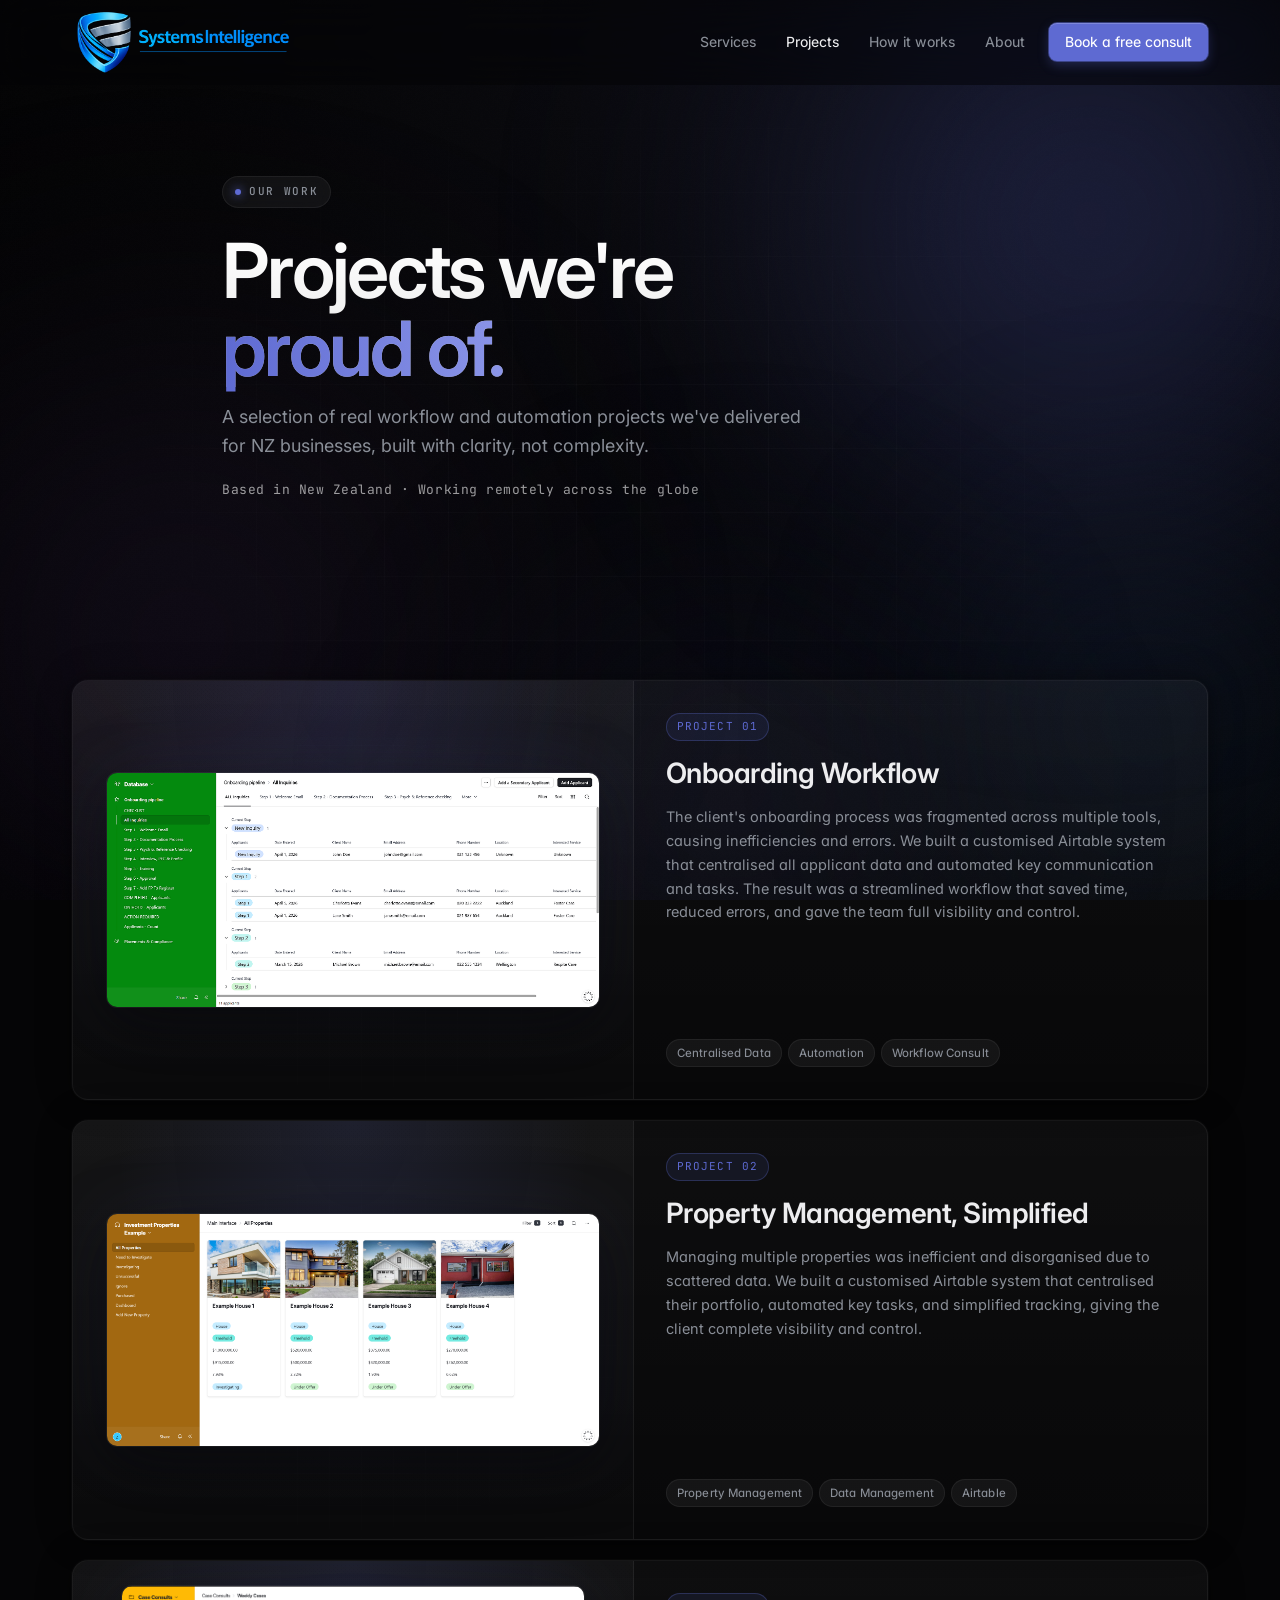
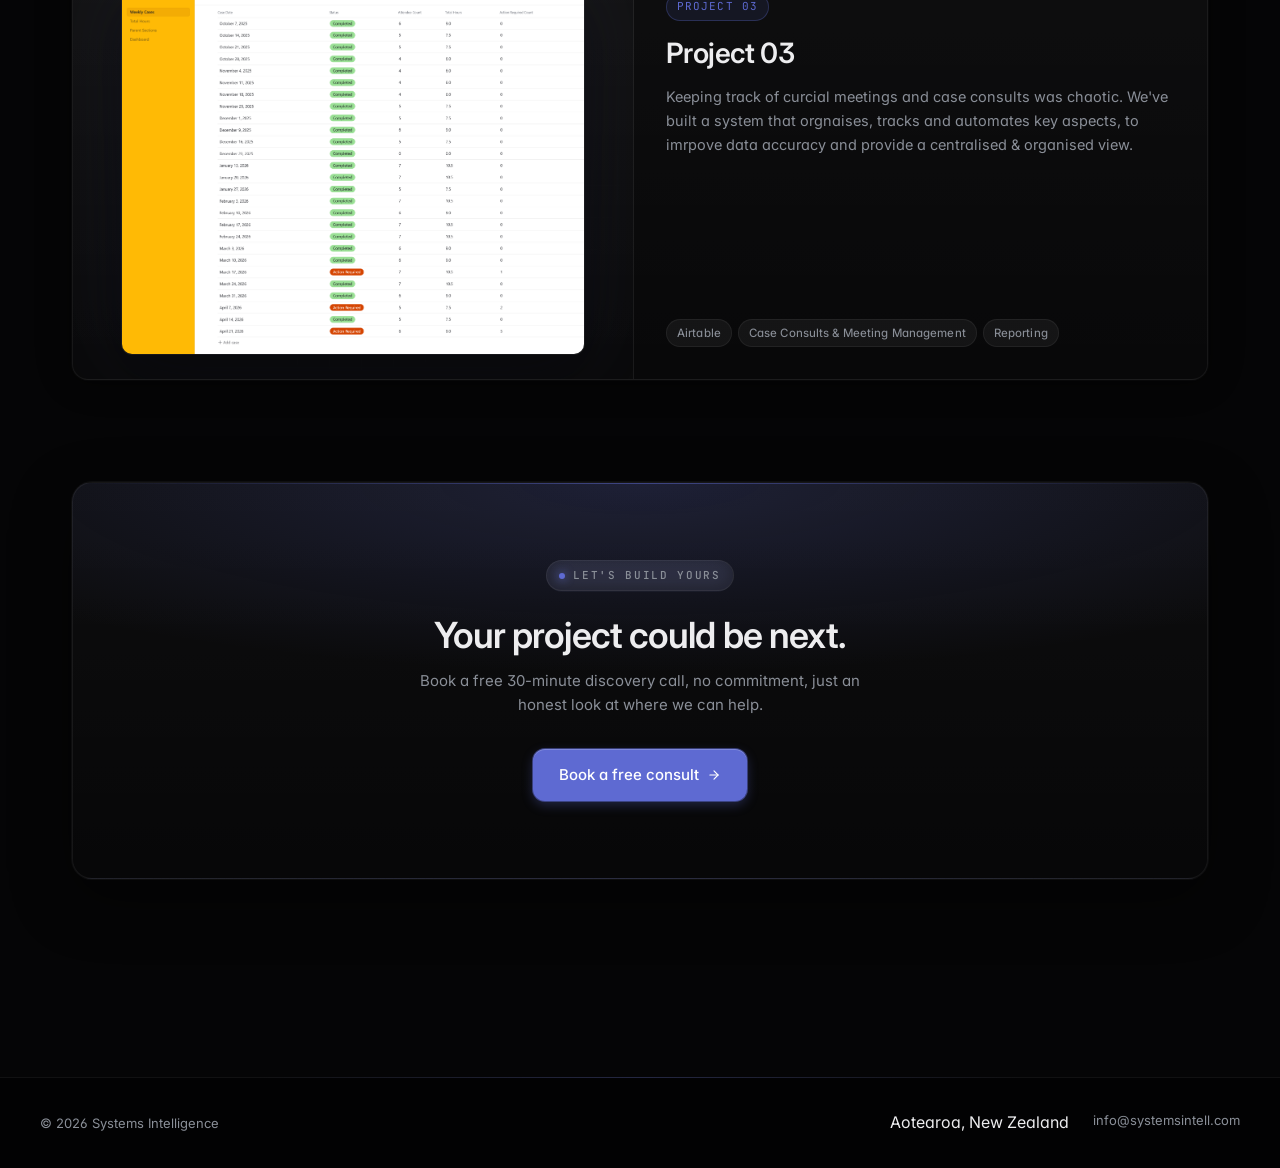
==== commit 57712de8: "Update projects.html" ====
--- a/projects.html
+++ b/projects.html
@@ -168,6 +168,141 @@
     }
     .project-media { min-height: 240px; }
     .project-body { padding: 1.75rem; }
+  }
+
+  /* PROJECT MODAL */
+  .project-card { cursor: pointer; }
+  .project-modal {
+    position: fixed;
+    inset: 0;
+    z-index: 1000;
+    display: none;
+    align-items: center;
+    justify-content: center;
+    padding: clamp(1rem, 4vw, 3rem);
+    background: rgba(8, 9, 14, 0.72);
+    backdrop-filter: blur(12px);
+    -webkit-backdrop-filter: blur(12px);
+    opacity: 0;
+    transition: opacity 0.35s var(--ease);
+  }
+  .project-modal.open {
+    display: flex;
+    opacity: 1;
+  }
+  .project-modal-inner {
+    position: relative;
+    width: 100%;
+    max-width: 1200px;
+    max-height: 90vh;
+    display: flex;
+    border-radius: 20px;
+    overflow: hidden;
+    background:
+      radial-gradient(ellipse 120% 80% at 50% 0%, rgba(94, 106, 210, 0.12), transparent 60%),
+      linear-gradient(180deg, rgba(255, 255, 255, 0.04), rgba(255, 255, 255, 0.01));
+    border: 1px solid var(--border);
+    box-shadow:
+      0 0 0 1px rgba(255, 255, 255, 0.04),
+      0 30px 80px rgba(0, 0, 0, 0.6);
+    transform: translateY(20px) scale(0.98);
+    transition: transform 0.4s var(--ease);
+  }
+  .project-modal.open .project-modal-inner { transform: translateY(0) scale(1); }
+  .project-modal-media {
+    flex: 1.3;
+    position: relative;
+    min-height: 420px;
+    background:
+      radial-gradient(ellipse at top, rgba(94, 106, 210, 0.12), transparent 60%),
+      linear-gradient(180deg, rgba(255, 255, 255, 0.03), rgba(255, 255, 255, 0.01));
+    border-right: 1px solid var(--border);
+    display: flex;
+    align-items: center;
+    justify-content: center;
+    overflow: hidden;
+  }
+  .project-modal-media::before {
+    content: '';
+    position: absolute; inset: 0;
+    background-image:
+      linear-gradient(to right, rgba(255, 255, 255, 0.025) 1px, transparent 1px),
+      linear-gradient(to bottom, rgba(255, 255, 255, 0.025) 1px, transparent 1px);
+    background-size: 32px 32px;
+    -webkit-mask-image: radial-gradient(ellipse at center, black 30%, transparent 80%);
+    mask-image: radial-gradient(ellipse at center, black 30%, transparent 80%);
+    opacity: 0.6;
+    pointer-events: none;
+  }
+  .project-modal-media img {
+    position: relative;
+    max-width: 92%;
+    max-height: 82vh;
+    width: auto;
+    height: auto;
+    object-fit: contain;
+    border-radius: 10px;
+    box-shadow:
+      0 0 0 1px rgba(255, 255, 255, 0.06),
+      0 20px 60px rgba(0, 0, 0, 0.5),
+      0 0 80px rgba(94, 106, 210, 0.12);
+  }
+  .project-modal-body {
+    flex: 1;
+    padding: clamp(1.75rem, 3vw, 2.5rem);
+    display: flex;
+    flex-direction: column;
+    gap: 1rem;
+    overflow-y: auto;
+    max-height: 90vh;
+  }
+  .project-modal-body h2 {
+    font-size: clamp(1.5rem, 2.4vw, 2rem);
+    letter-spacing: -0.02em;
+    margin: 0;
+  }
+  .project-modal-body p {
+    font-size: 15px;
+    line-height: 1.7;
+    color: var(--fg-muted);
+  }
+  .project-modal-body .project-tags { margin-top: 0.5rem; }
+  .project-modal-close {
+    position: absolute;
+    top: 14px;
+    right: 14px;
+    width: 40px;
+    height: 40px;
+    border-radius: 999px;
+    border: 1px solid var(--border);
+    background: var(--surface);
+    color: var(--fg-muted);
+    display: flex;
+    align-items: center;
+    justify-content: center;
+    cursor: pointer;
+    z-index: 2;
+    transition: color 0.2s var(--ease), border-color 0.2s var(--ease), transform 0.2s var(--ease);
+  }
+  .project-modal-close:hover {
+    color: var(--fg);
+    border-color: var(--border-accent);
+    transform: scale(1.05);
+  }
+  body.modal-open { overflow: hidden; }
+
+  @media (max-width: 900px) {
+    .project-modal-inner {
+      flex-direction: column;
+      max-height: 92vh;
+      overflow-y: auto;
+    }
+    .project-modal-media {
+      min-height: 280px;
+      border-right: 0;
+      border-bottom: 1px solid var(--border);
+    }
+    .project-modal-body { max-height: none; }
   }
 
   /* BOTTOM CTA */
@@ -296,7 +431,7 @@
         <div class="project-body">
           <div class="project-num">Project 03</div>
           <h2>Project 03</h2>
-          <p>Keeping track of curcial meetings and case consults was chaotic. We've built system that orgnaises, tracks and automates key aspects to imrpove data accuracy and provides a centralised, graphical user interface.</p>
+          <p>Keeping track of curcial meetings and case consults was chaotic. We've built a system that orgnaises, tracks and automates key aspects, to imrpove data accuracy and provide a centralised & organised view.</p>
           <div class="project-tags">
             <span class="tag">Airtable</span>
             <span class="tag">Case Consults & Meeting Management</span>
@@ -305,6 +440,24 @@
         </div>
       </article>
       
+    </div>
+
+    <!-- PROJECT MODAL -->
+    <div class="project-modal" id="projectModal" role="dialog" aria-modal="true" aria-labelledby="projectModalTitle" aria-hidden="true">
+      <div class="project-modal-inner">
+        <button class="project-modal-close" aria-label="Close project details" type="button">
+          <svg width="18" height="18" viewBox="0 0 24 24" fill="none" stroke="currentColor" stroke-width="1.75" stroke-linecap="round"><line x1="6" y1="6" x2="18" y2="18"/><line x1="18" y1="6" x2="6" y2="18"/></svg>
+        </button>
+        <div class="project-modal-media">
+          <img src="" alt="" id="projectModalImage">
+        </div>
+        <div class="project-modal-body">
+          <div class="project-num" id="projectModalNum">Project</div>
+          <h2 id="projectModalTitle"></h2>
+          <p id="projectModalDesc"></p>
+          <div class="project-tags" id="projectModalTags"></div>
+        </div>
+      </div>
     </div>
 
     <!-- BOTTOM CTA -->
@@ -332,5 +485,71 @@
 </footer>
 
 <script src="app.js"></script>
+<script>
+(function () {
+  const modal = document.getElementById('projectModal');
+  if (!modal) return;
+  const modalImg = document.getElementById('projectModalImage');
+  const modalNum = document.getElementById('projectModalNum');
+  const modalTitle = document.getElementById('projectModalTitle');
+  const modalDesc = document.getElementById('projectModalDesc');
+  const modalTags = document.getElementById('projectModalTags');
+  const closeBtn = modal.querySelector('.project-modal-close');
+  const cards = document.querySelectorAll('.project-card');
+
+  function openModal(card) {
+    const img = card.querySelector('.project-media img');
+    const num = card.querySelector('.project-num');
+    const title = card.querySelector('h2');
+    const desc = card.querySelector('p');
+    const tags = card.querySelectorAll('.project-tags .tag');
+
+    if (img) {
+      modalImg.src = img.getAttribute('src') || '';
+      modalImg.alt = img.getAttribute('alt') || '';
+    }
+    modalNum.textContent = num ? num.textContent : '';
+    modalTitle.textContent = title ? title.textContent : '';
+    modalDesc.textContent = desc ? desc.textContent : '';
+    modalTags.innerHTML = '';
+    tags.forEach(t => {
+      const span = document.createElement('span');
+      span.className = 'tag';
+      span.textContent = t.textContent;
+      modalTags.appendChild(span);
+    });
+
+    modal.classList.add('open');
+    modal.setAttribute('aria-hidden', 'false');
+    document.body.classList.add('modal-open');
+  }
+
+  function closeModal() {
+    modal.classList.remove('open');
+    modal.setAttribute('aria-hidden', 'true');
+    document.body.classList.remove('modal-open');
+  }
+
+  cards.forEach(card => {
+    card.setAttribute('tabindex', '0');
+    card.setAttribute('role', 'button');
+    card.addEventListener('click', () => openModal(card));
+    card.addEventListener('keydown', (e) => {
+      if (e.key === 'Enter' || e.key === ' ') {
+        e.preventDefault();
+        openModal(card);
+      }
+    });
+  });
+
+  closeBtn.addEventListener('click', closeModal);
+  modal.addEventListener('click', (e) => {
+    if (e.target === modal) closeModal();
+  });
+  document.addEventListener('keydown', (e) => {
+    if (e.key === 'Escape' && modal.classList.contains('open')) closeModal();
+  });
+})();
+</script>
 </body>
 </html>
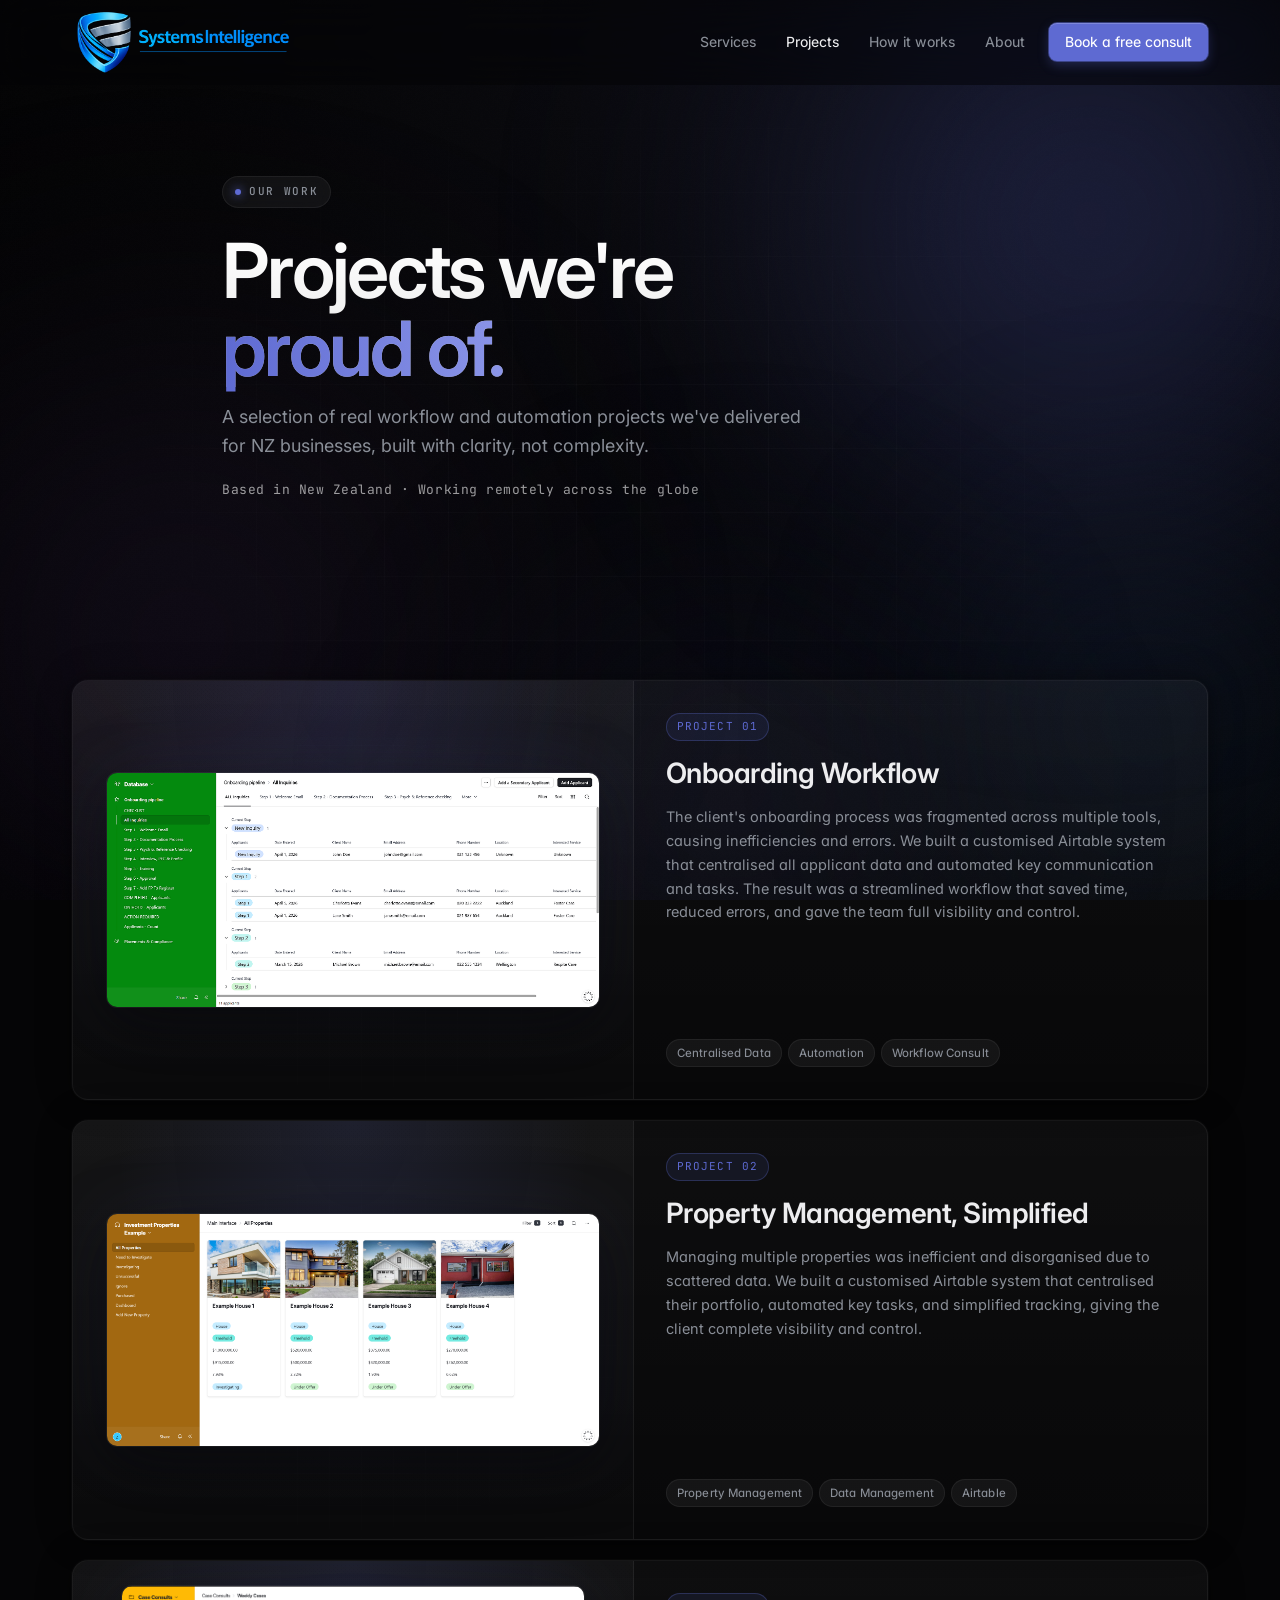
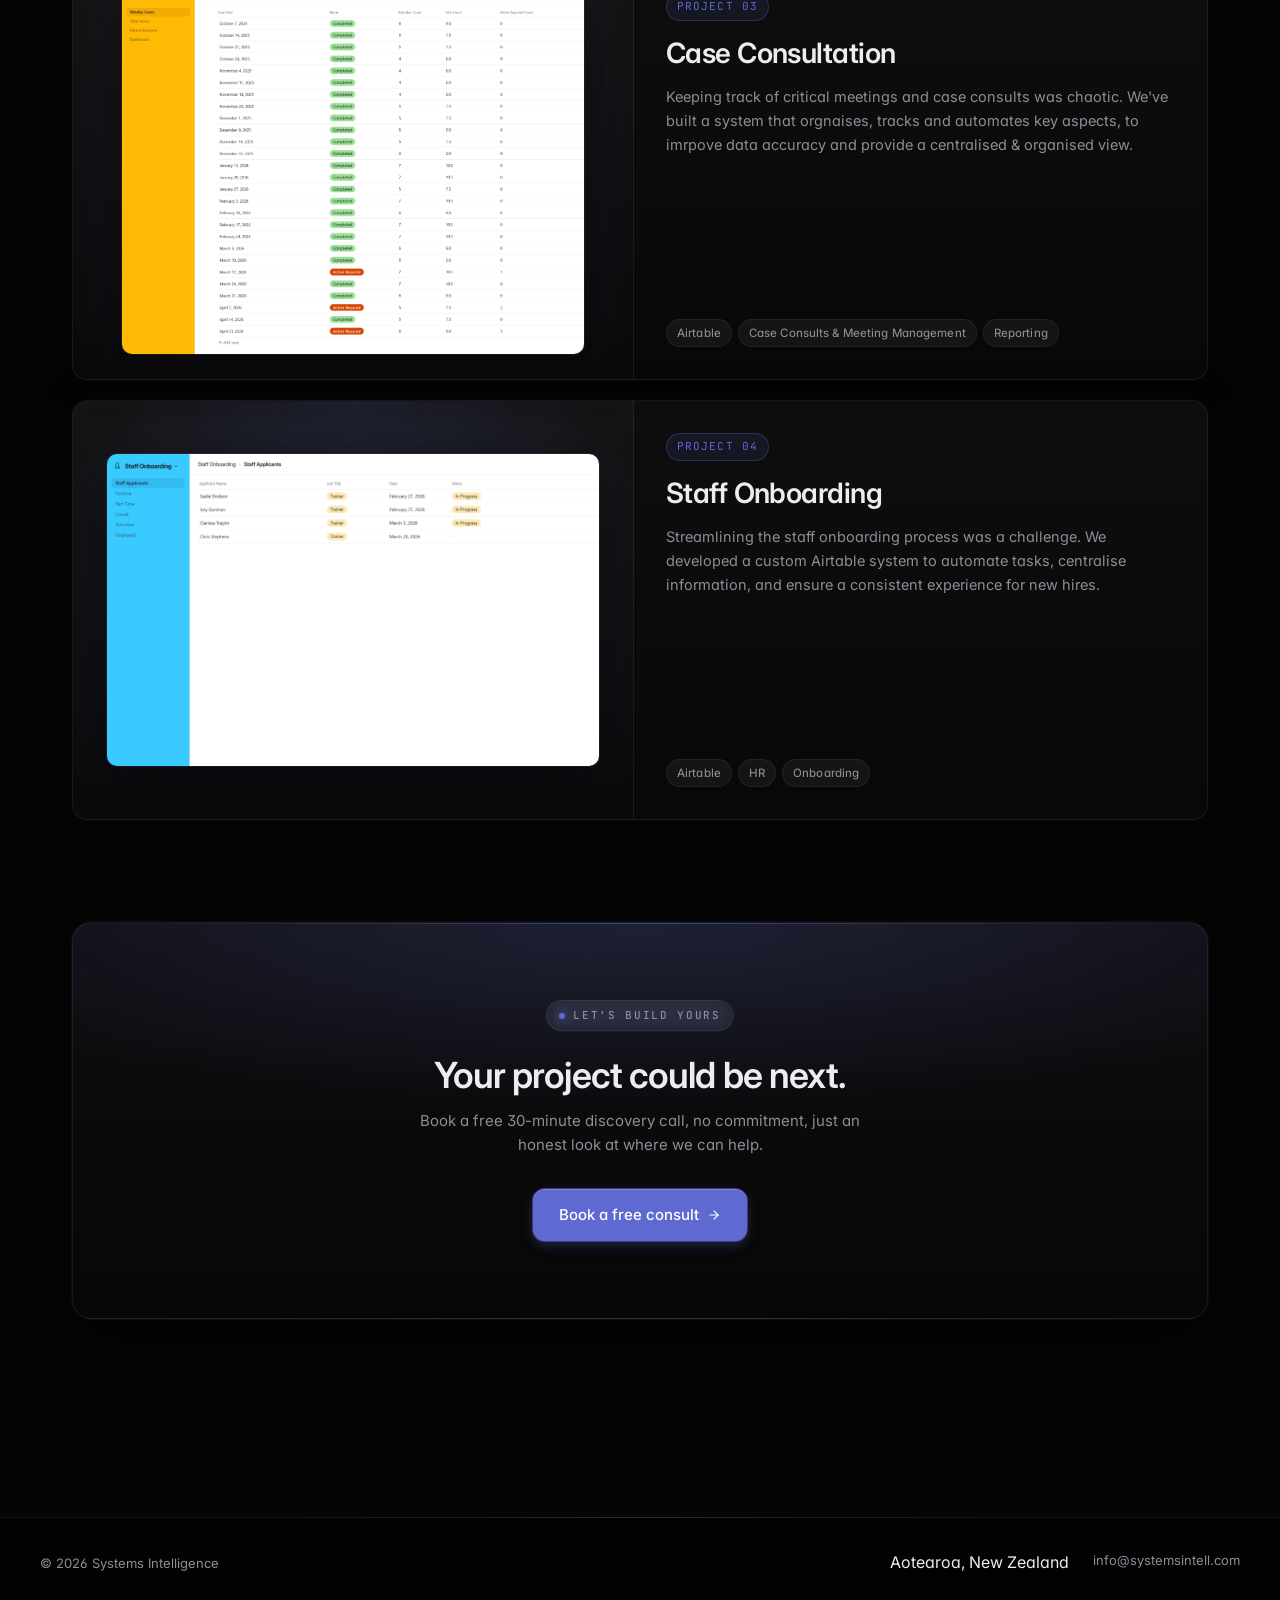
==== commit 57c164be: "Merge branch 'main' of https://github.com/systemsintelligence-NZ/SI" ====
--- a/projects.html
+++ b/projects.html
@@ -430,12 +430,29 @@
         </div>
         <div class="project-body">
           <div class="project-num">Project 03</div>
-          <h2>Project 03</h2>
-          <p>Keeping track of curcial meetings and case consults was chaotic. We've built a system that orgnaises, tracks and automates key aspects, to imrpove data accuracy and provide a centralised & organised view.</p>
+          <h2>Case Consultation</h2>
+          <p>Keeping track of critical meetings and case consults was chaotic. We've built a system that orgnaises, tracks and automates key aspects, to imrpove data accuracy and provide a centralised & organised view.</p>
           <div class="project-tags">
             <span class="tag">Airtable</span>
             <span class="tag">Case Consults & Meeting Management</span>
             <span class="tag">Reporting</span>
+          </div>
+        </div>
+      </article>
+
+            <!-- PROJECT 4 -->
+      <article class="card project-card feature reveal" data-delay="2">
+        <div class="project-media">
+          <img src="images/staff_onboarding.png" alt="Staff Onboarding" />
+        </div>
+        <div class="project-body">
+          <div class="project-num">Project 04</div>
+          <h2>Staff Onboarding</h2>
+          <p>Streamlining the staff onboarding process was a challenge. We developed a custom Airtable system to automate tasks, centralise information, and ensure a consistent experience for new hires.</p>
+          <div class="project-tags">
+            <span class="tag">Airtable</span>
+            <span class="tag">HR</span>
+            <span class="tag">Onboarding</span>
           </div>
         </div>
       </article>
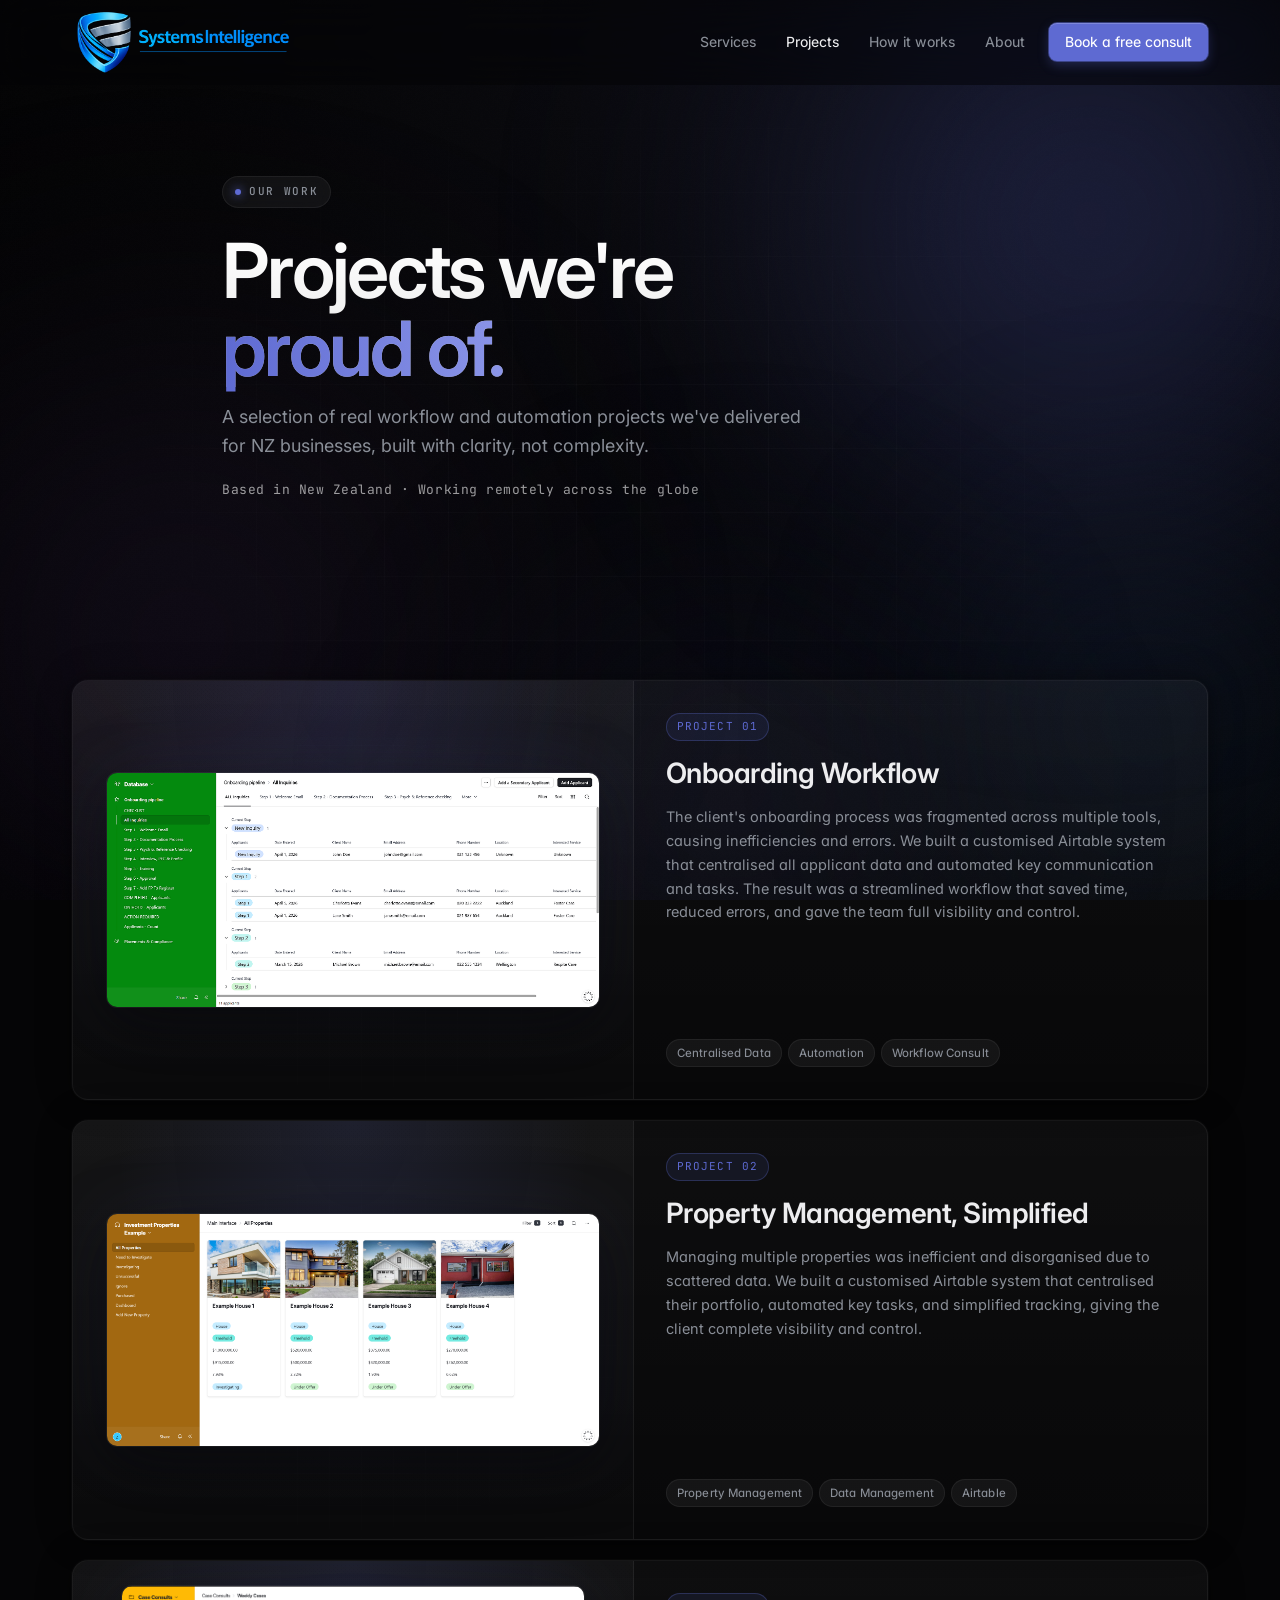
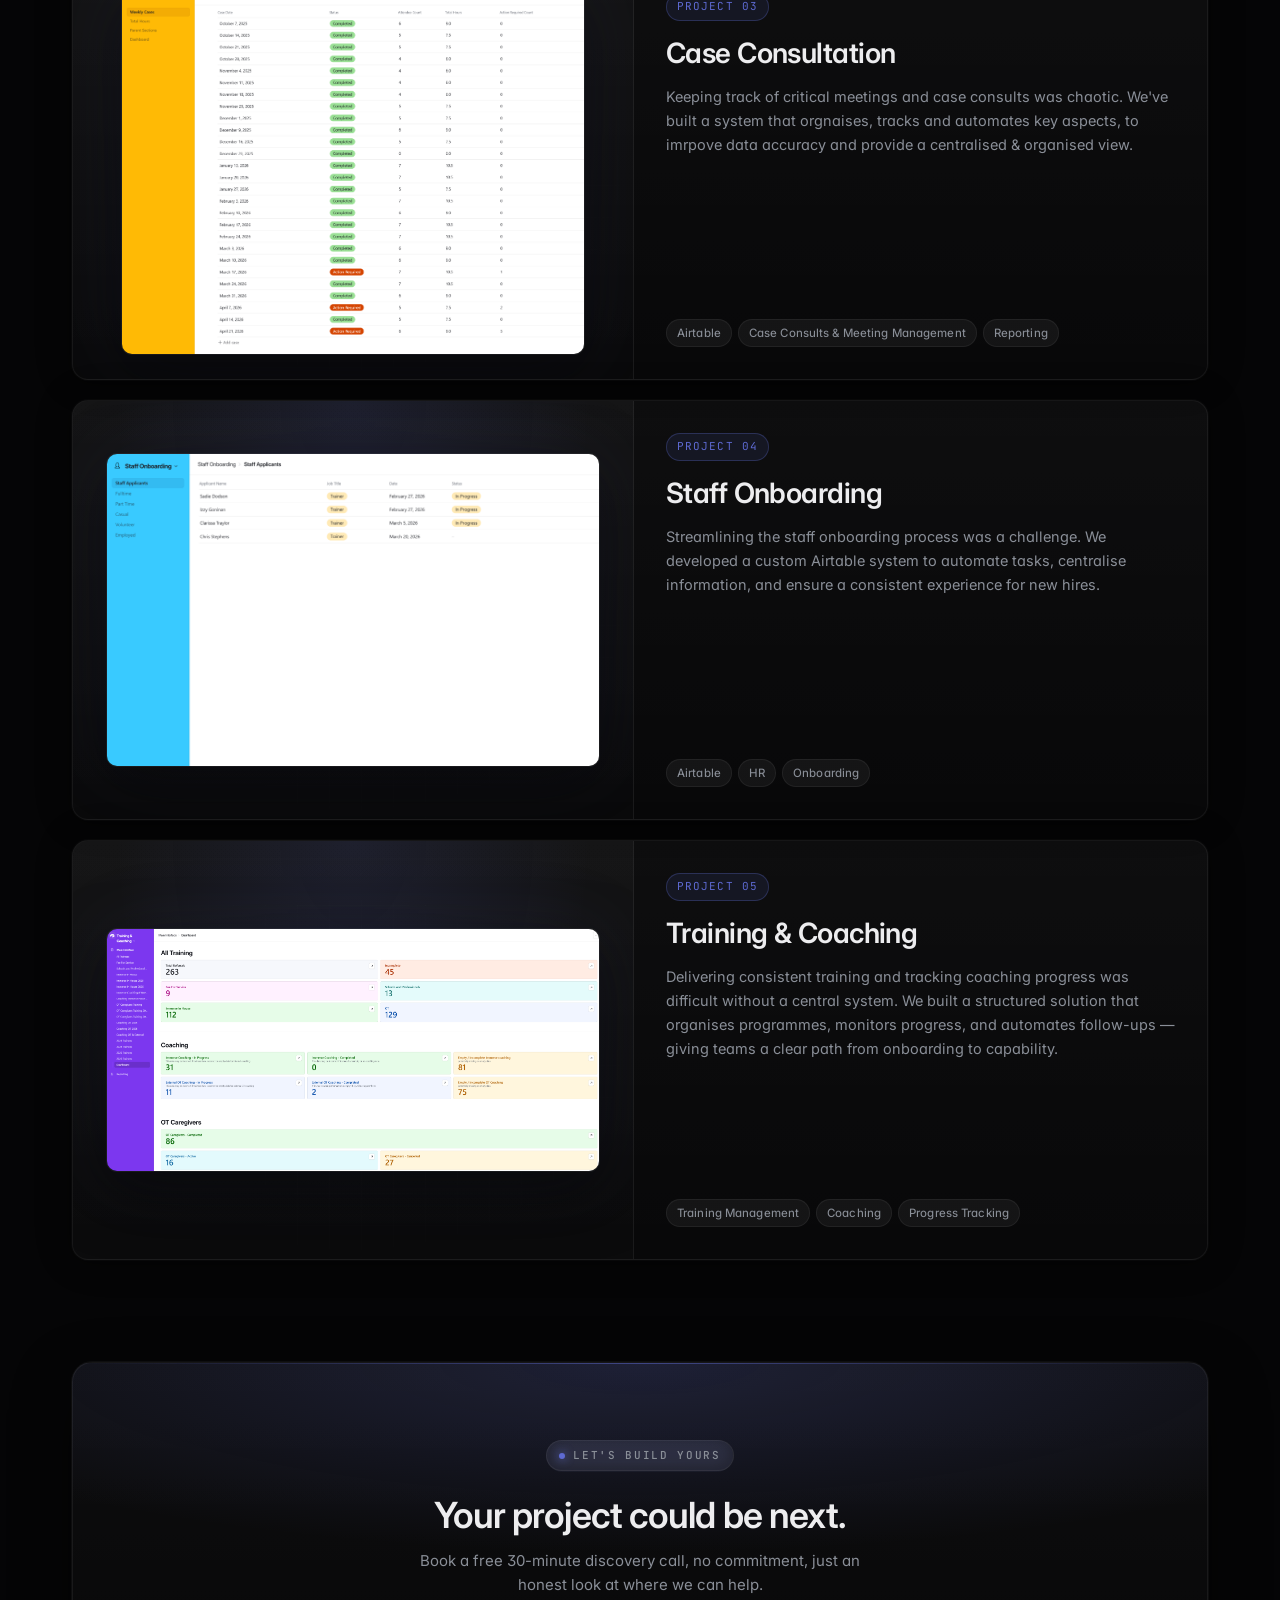
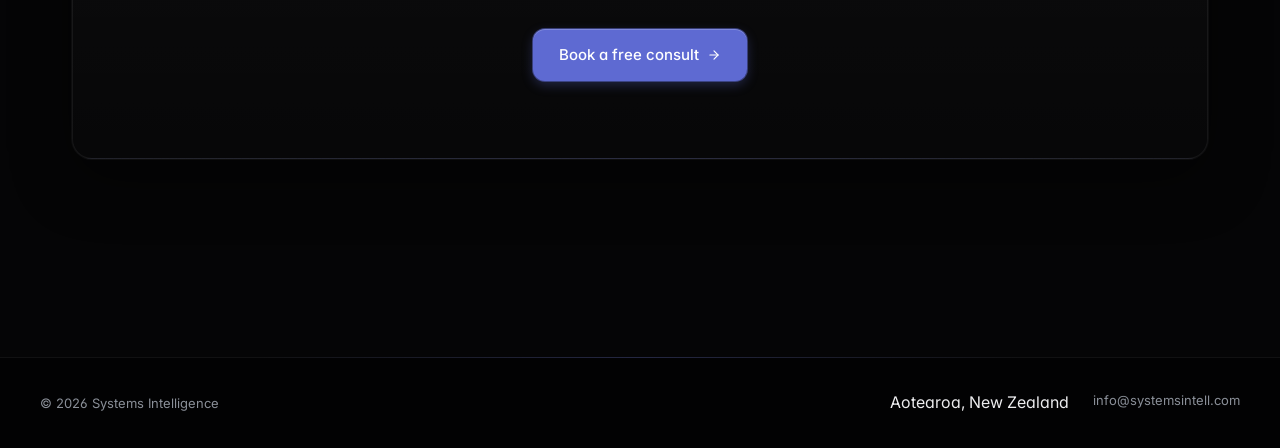
==== commit 47f0abd5: "added project 05" ====
--- a/projects.html
+++ b/projects.html
@@ -456,7 +456,24 @@
           </div>
         </div>
       </article>
-      
+
+      <!-- PROJECT 5 -->
+      <article class="card project-card feature reveal" data-delay="3">
+        <div class="project-media">
+          <img src="images/training_and_coaching.png" alt="Training and Coaching system" />
+        </div>
+        <div class="project-body">
+          <div class="project-num">Project 05</div>
+          <h2>Training & Coaching</h2>
+          <p>Delivering consistent training and tracking coaching progress was difficult without a central system. We built a structured solution that organises programmes, monitors progress, and automates follow-ups — giving teams a clear path from onboarding to capability.</p>
+          <div class="project-tags">
+            <span class="tag">Training Management</span>
+            <span class="tag">Coaching</span>
+            <span class="tag">Progress Tracking</span>
+          </div>
+        </div>
+      </article>
+
     </div>
 
     <!-- PROJECT MODAL -->
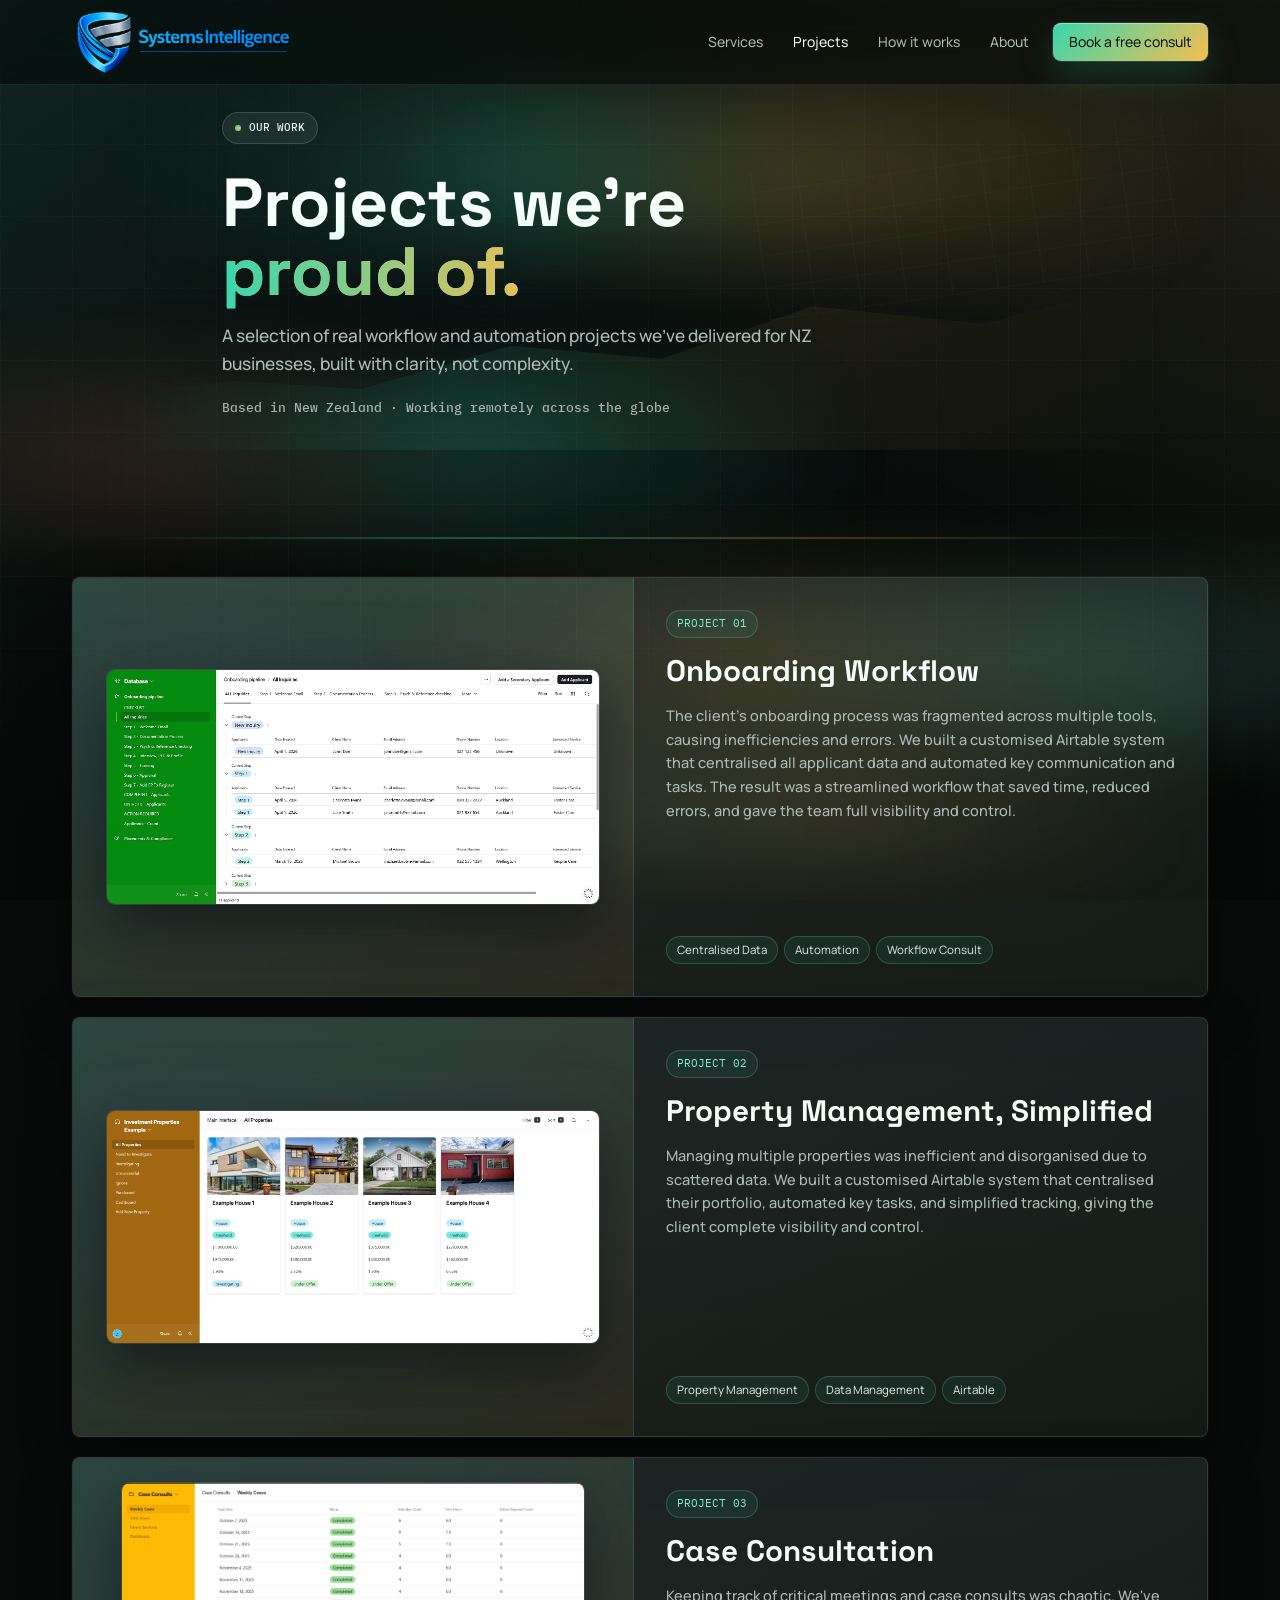
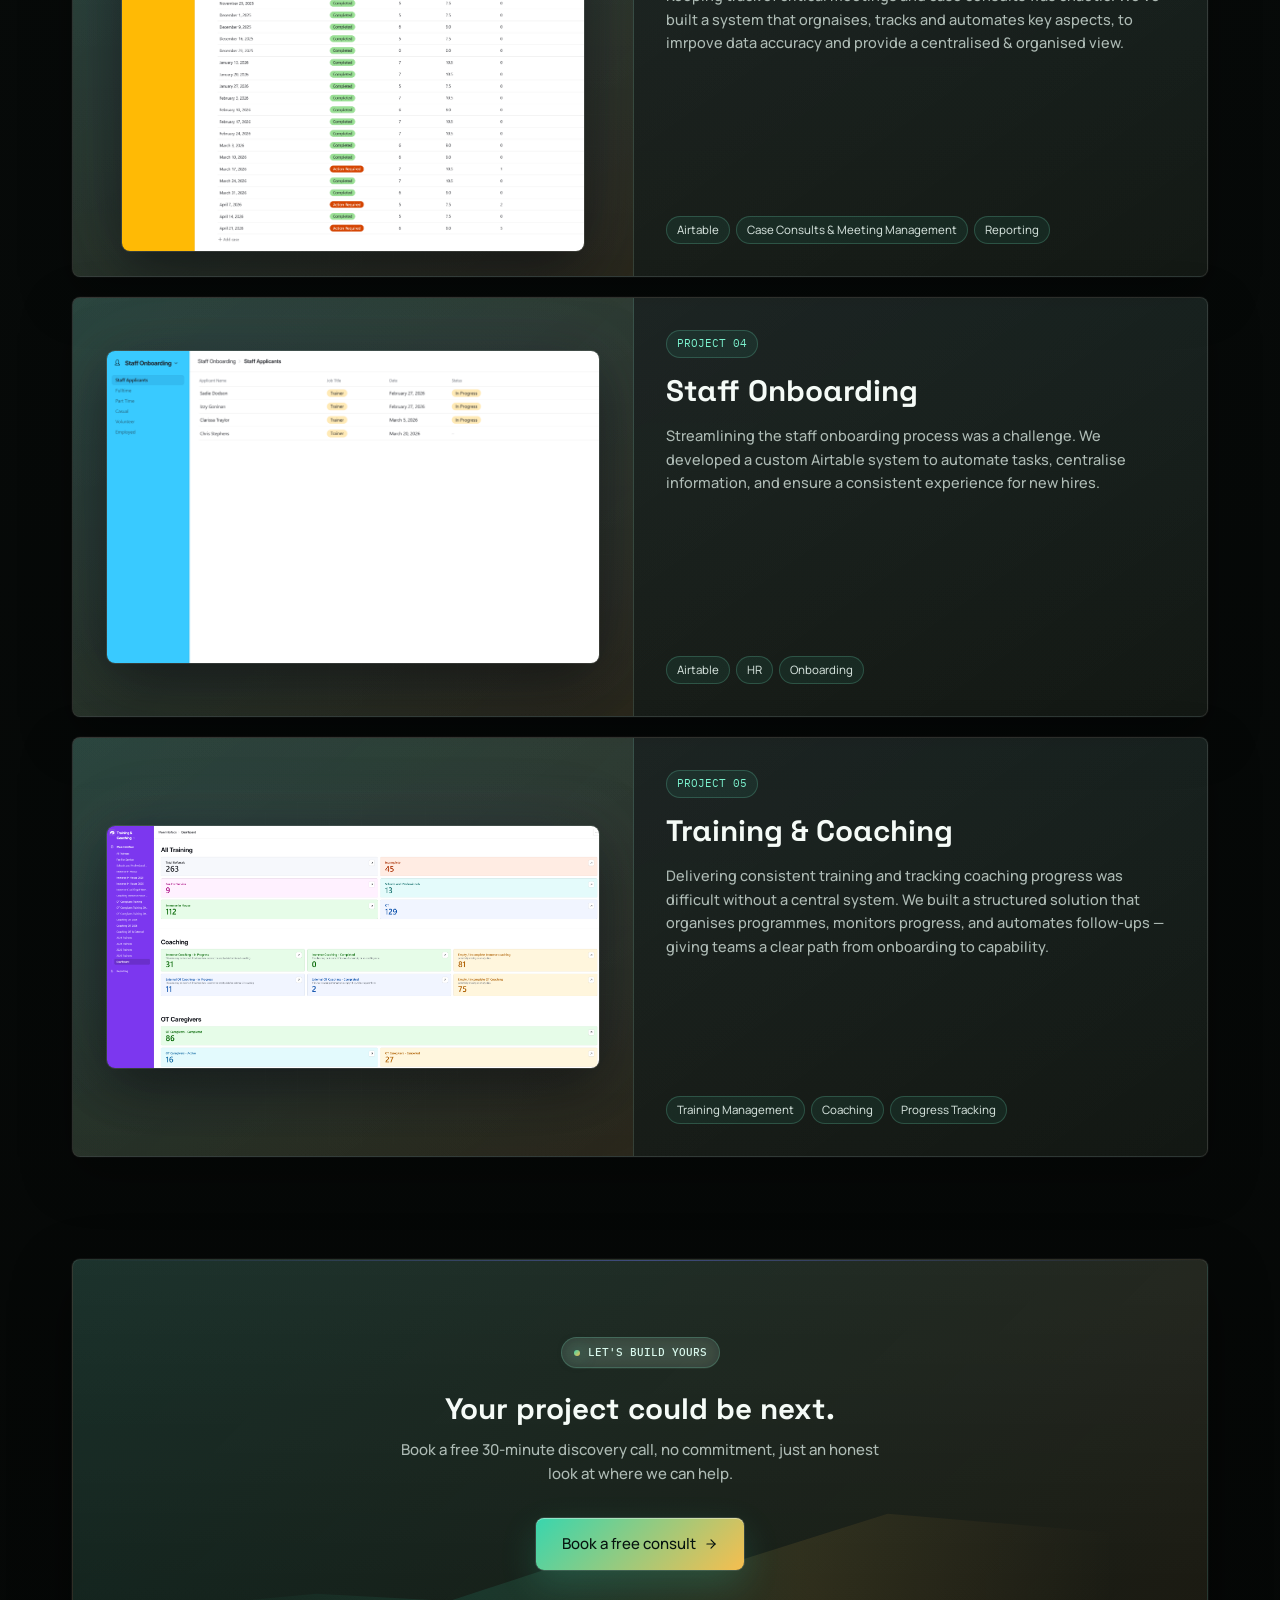
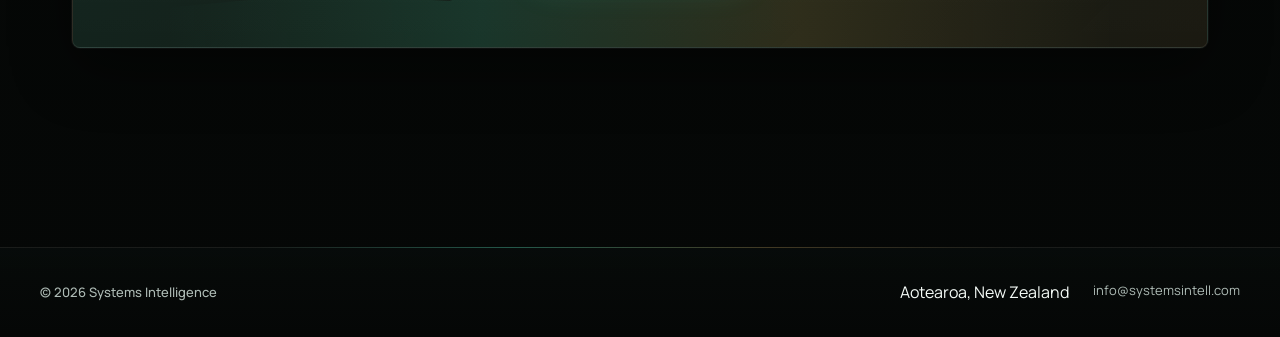
==== commit b530ec4f: "Add files via upload" ====
--- a/projects.html
+++ b/projects.html
@@ -327,6 +327,201 @@
   }
   .projects-cta h2 { margin-bottom: 0.75rem; font-size: clamp(1.5rem, 3vw, 2.25rem); }
   .projects-cta p { max-width: 480px; margin: 0 auto 2rem; font-size: 15px; }
+
+  /* =======================
+     VISUAL REFRESH
+     ======================= */
+  .page-header {
+    padding: 7rem 0 3.5rem;
+  }
+
+  .page-header::before {
+    content: '';
+    position: absolute;
+    left: 8%;
+    right: 8%;
+    bottom: 1.5rem;
+    height: 46%;
+    background:
+      linear-gradient(90deg, transparent, rgba(56, 214, 174, 0.13), rgba(246, 190, 79, 0.08), transparent);
+    clip-path: polygon(0 76%, 12% 68%, 24% 72%, 38% 52%, 52% 58%, 66% 34%, 82% 42%, 100% 18%, 100% 100%, 0 100%);
+    opacity: 0.78;
+    pointer-events: none;
+  }
+
+  .page-header::after {
+    content: '';
+    position: absolute;
+    top: 30%;
+    right: 8%;
+    width: min(420px, 38%);
+    height: 150px;
+    background:
+      repeating-linear-gradient(90deg, rgba(224, 244, 232, 0.08) 0 1px, transparent 1px 46px),
+      repeating-linear-gradient(0deg, rgba(224, 244, 232, 0.06) 0 1px, transparent 1px 32px);
+    transform: rotate(-8deg);
+    opacity: 0.38;
+    pointer-events: none;
+  }
+
+  .projects-grid {
+    position: relative;
+  }
+
+  .projects-grid::before {
+    content: '';
+    position: absolute;
+    top: -2.5rem;
+    left: 3%;
+    right: 3%;
+    height: 2px;
+    background: linear-gradient(90deg, transparent, rgba(56, 214, 174, 0.5), rgba(246, 190, 79, 0.35), transparent);
+    opacity: 0.65;
+  }
+
+  .project-card {
+    isolation: isolate;
+  }
+
+  .project-card::after {
+    content: '';
+    position: absolute;
+    left: 0;
+    right: 0;
+    bottom: 0;
+    height: 3px;
+    background: linear-gradient(90deg, rgba(56, 214, 174, 0), rgba(56, 214, 174, 0.9), rgba(246, 190, 79, 0.75), rgba(56, 214, 174, 0));
+    transform: translateX(-42%);
+    opacity: 0;
+    animation: projectThroughput 5.4s ease-in-out infinite;
+  }
+
+  .project-card:hover::after {
+    opacity: 1;
+  }
+
+  .project-media {
+    background:
+      linear-gradient(135deg, rgba(56, 214, 174, 0.13), rgba(246, 190, 79, 0.07)),
+      linear-gradient(180deg, rgba(255, 255, 255, 0.055), rgba(255, 255, 255, 0.015));
+  }
+
+  .project-media::after,
+  .project-modal-media::after {
+    content: '';
+    position: absolute;
+    inset: 12%;
+    background:
+      linear-gradient(90deg, transparent, rgba(56, 214, 174, 0.18), transparent),
+      linear-gradient(180deg, rgba(246, 190, 79, 0.1), transparent);
+    clip-path: polygon(0 64%, 17% 58%, 31% 62%, 48% 44%, 62% 50%, 78% 28%, 100% 36%, 100% 42%, 80% 34%, 64% 58%, 49% 52%, 33% 70%, 18% 66%, 0 72%);
+    opacity: 0;
+    transform: translateY(12px);
+    transition: opacity 0.45s var(--ease), transform 0.45s var(--ease);
+    pointer-events: none;
+  }
+
+  .project-card:hover .project-media::after {
+    opacity: 1;
+    transform: translateY(0);
+  }
+
+  .project-media img,
+  .project-modal-media img {
+    background: rgba(8, 12, 11, 0.58);
+    outline: 1px solid rgba(224, 244, 232, 0.06);
+  }
+
+  .project-card:hover .project-media img {
+    transform: translateY(-8px) scale(1.025) rotate(-0.4deg);
+  }
+
+  .project-body {
+    background:
+      linear-gradient(180deg, rgba(255, 255, 255, 0.018), rgba(56, 214, 174, 0.025));
+  }
+
+  .project-num,
+  .tag {
+    border-color: rgba(124, 242, 206, 0.2);
+    background: rgba(56, 214, 174, 0.08);
+  }
+
+  .project-num {
+    color: var(--accent-bright);
+  }
+
+  .project-body h2,
+  .project-modal-body h2,
+  .projects-cta h2 {
+    font-size: 1.85rem;
+  }
+
+  .tag {
+    color: #d1ded8;
+  }
+
+  .project-modal {
+    background: rgba(5, 8, 7, 0.76);
+  }
+
+  .project-modal-inner,
+  .projects-cta {
+    background:
+      linear-gradient(135deg, rgba(56, 214, 174, 0.13), rgba(246, 190, 79, 0.065)),
+      linear-gradient(180deg, rgba(255, 255, 255, 0.075), rgba(255, 255, 255, 0.024));
+  }
+
+  .project-modal-close {
+    background: rgba(8, 14, 12, 0.74);
+    border-color: rgba(224, 244, 232, 0.14);
+  }
+
+  .projects-cta::after {
+    content: '';
+    position: absolute;
+    left: 8%;
+    right: 8%;
+    bottom: 0;
+    height: 46%;
+    background:
+      linear-gradient(90deg, transparent, rgba(56, 214, 174, 0.12), rgba(246, 190, 79, 0.1), transparent);
+    clip-path: polygon(0 78%, 16% 70%, 30% 74%, 46% 46%, 60% 52%, 76% 25%, 100% 36%, 100% 100%, 0 100%);
+    pointer-events: none;
+    z-index: 0;
+  }
+
+  .projects-cta > * {
+    position: relative;
+    z-index: 1;
+  }
+
+  @keyframes projectThroughput {
+    0%, 100% { transform: translateX(-42%); opacity: 0; }
+    45%, 60% { transform: translateX(0); opacity: 1; }
+  }
+
+  @media (prefers-reduced-motion: reduce) {
+    .project-card::after {
+      animation: none !important;
+    }
+  }
+
+  @media (max-width: 900px) {
+    .page-header {
+      padding: 6.25rem 0 3rem;
+    }
+
+    .page-header::after {
+      display: none;
+    }
+
+    .project-body h2,
+    .project-modal-body h2,
+    .projects-cta h2 {
+      font-size: 1.55rem;
+    }
+  }
 </style>
 </head>
 <body>
--- a/styles.css
+++ b/styles.css
@@ -3,7 +3,7 @@
    Shared styles for index.html and projects.html
    ========================================================================= */
 
-@import url('https://fonts.googleapis.com/css2?family=Inter:wght@400;500;600;700&family=JetBrains+Mono:wght@400;500&display=swap');
+@import url('https://fonts.googleapis.com/css2?family=IBM+Plex+Mono:wght@400;500;600&family=Manrope:wght@400;500;600;700;800&family=Space+Grotesk:wght@500;600;700&display=swap');
 
 *, *::before, *::after { box-sizing: border-box; margin: 0; padding: 0; }
 
@@ -518,3 +518,297 @@
   .container { padding: 0 1.25rem; }
   .nav-inner { padding: 0 1.25rem; }
 }
+
+/* =========================================================================
+   2026 visual refresh: living operations cockpit
+   ========================================================================= */
+
+:root {
+  --bg-deep: #050706;
+  --bg-base: #080c0b;
+  --bg-elev: #0e1412;
+  --bg-elev-2: #121b18;
+  --surface: rgba(246, 255, 249, 0.065);
+  --surface-hover: rgba(246, 255, 249, 0.105);
+  --fg: #f5fbf7;
+  --fg-muted: #aebbb5;
+  --fg-subtle: rgba(245, 251, 247, 0.66);
+  --accent: #38d6ae;
+  --accent-bright: #7cf2ce;
+  --accent-glow: rgba(56, 214, 174, 0.32);
+  --accent-warm: #f6be4f;
+  --accent-coral: #ff7e67;
+  --accent-ink: #06130f;
+  --border: rgba(224, 244, 232, 0.09);
+  --border-hover: rgba(224, 244, 232, 0.18);
+  --border-accent: rgba(56, 214, 174, 0.34);
+}
+
+* { letter-spacing: 0 !important; }
+
+body {
+  background:
+    linear-gradient(180deg, rgba(8, 12, 11, 0.86), rgba(5, 7, 6, 0.98)),
+    #080c0b;
+  font-family: 'Manrope', system-ui, -apple-system, 'Segoe UI', sans-serif;
+}
+
+h1, h2, h3, h4, .display {
+  font-family: 'Space Grotesk', 'Manrope', system-ui, sans-serif;
+  font-weight: 700;
+}
+
+.display {
+  font-size: 4.25rem;
+  line-height: 1.02;
+  background:
+    linear-gradient(180deg, #ffffff 0%, #e9fff5 58%, rgba(224, 244, 232, 0.72) 100%);
+  -webkit-background-clip: text;
+  background-clip: text;
+}
+
+h1 { font-size: 3.4rem; }
+h2 { font-size: 2.75rem; }
+h3 { font-size: 1.125rem; }
+
+p {
+  color: var(--fg-muted);
+  font-weight: 500;
+}
+
+.accent-text {
+  background: linear-gradient(90deg, var(--accent) 0%, var(--accent-warm) 50%, var(--accent-bright) 100%);
+  background-size: 220% 100%;
+  -webkit-background-clip: text;
+  background-clip: text;
+  color: transparent;
+}
+
+.bg-base-gradient {
+  background:
+    linear-gradient(135deg, rgba(56, 214, 174, 0.1) 0%, transparent 34%),
+    linear-gradient(210deg, rgba(246, 190, 79, 0.105) 0%, transparent 42%),
+    linear-gradient(180deg, #0b1110 0%, #080c0b 48%, #050706 100%);
+}
+
+.bg-grid {
+  background-image:
+    linear-gradient(to right, rgba(245, 251, 247, 0.035) 1px, transparent 1px),
+    linear-gradient(to bottom, rgba(245, 251, 247, 0.035) 1px, transparent 1px),
+    linear-gradient(135deg, rgba(56, 214, 174, 0.08) 0 1px, transparent 1px 18px);
+  background-size: 72px 72px, 72px 72px, 18px 18px;
+  -webkit-mask-image: linear-gradient(180deg, black 0%, black 62%, transparent 92%);
+  mask-image: linear-gradient(180deg, black 0%, black 62%, transparent 92%);
+  opacity: 0.72;
+}
+
+.bg-noise { opacity: 0.035; }
+
+.bg-blobs {
+  z-index: -7;
+  overflow: hidden;
+  opacity: 0.9;
+}
+
+.blob {
+  border-radius: 0;
+  filter: blur(46px);
+  height: 150px;
+  width: 88vw;
+  background:
+    linear-gradient(90deg,
+      transparent 0%,
+      rgba(56, 214, 174, 0.05) 15%,
+      rgba(56, 214, 174, 0.28) 38%,
+      rgba(246, 190, 79, 0.22) 62%,
+      transparent 100%);
+  transform-origin: center;
+}
+
+.blob-1 {
+  top: 11%;
+  left: 8%;
+  animation: revenueCurrent 13s ease-in-out infinite;
+}
+
+.blob-2 {
+  top: 42%;
+  left: -20%;
+  background:
+    linear-gradient(90deg, transparent, rgba(255, 126, 103, 0.14), rgba(56, 214, 174, 0.2), transparent);
+  animation: revenueCurrent 15s ease-in-out infinite reverse;
+}
+
+.blob-3 {
+  top: 65%;
+  right: -18%;
+  background:
+    linear-gradient(90deg, transparent, rgba(246, 190, 79, 0.18), rgba(124, 242, 206, 0.18), transparent);
+  animation: revenueCurrent 16s ease-in-out infinite;
+}
+
+.blob-4 {
+  bottom: 4%;
+  left: 6%;
+  height: 110px;
+  background:
+    linear-gradient(90deg, transparent, rgba(56, 214, 174, 0.12), rgba(246, 190, 79, 0.16), transparent);
+  animation: revenueCurrent 18s ease-in-out infinite reverse;
+}
+
+@keyframes revenueCurrent {
+  0%, 100% { transform: translate3d(0, 0, 0) rotate(-7deg) skewX(-12deg); opacity: 0.74; }
+  50% { transform: translate3d(42px, -22px, 0) rotate(-3deg) skewX(-12deg); opacity: 1; }
+}
+
+.label,
+.service-num,
+.audit-head .doc-meta,
+.audit-stat-label,
+.audit-stat-trend,
+.audit-section-title,
+.audit-rec .rec-num,
+.audit-rec .rec-pill,
+.project-num,
+.page-meta {
+  font-family: 'IBM Plex Mono', ui-monospace, 'SF Mono', Menlo, monospace !important;
+}
+
+.label {
+  background: rgba(246, 255, 249, 0.07);
+  border-color: rgba(124, 242, 206, 0.2);
+  color: #d9f8ed;
+}
+
+.label::before {
+  background: linear-gradient(135deg, var(--accent), var(--accent-warm));
+  box-shadow: 0 0 16px rgba(56, 214, 174, 0.5);
+}
+
+.site-nav {
+  background: rgba(6, 10, 9, 0.58);
+  border-bottom-color: rgba(224, 244, 232, 0.08);
+}
+
+.site-nav.scrolled {
+  background: rgba(6, 10, 9, 0.88);
+  border-bottom-color: rgba(224, 244, 232, 0.12);
+}
+
+.nav-links a:hover {
+  color: #f8fff9;
+  background: rgba(246, 255, 249, 0.08);
+}
+
+.nav-cta,
+.btn-primary {
+  background: linear-gradient(135deg, var(--accent), var(--accent-warm)) !important;
+  color: var(--accent-ink) !important;
+  box-shadow:
+    0 0 0 1px rgba(255, 255, 255, 0.12),
+    0 14px 36px rgba(56, 214, 174, 0.2),
+    inset 0 1px 0 rgba(255, 255, 255, 0.38);
+}
+
+.nav-cta:hover,
+.btn-primary:hover {
+  background: linear-gradient(135deg, var(--accent-bright), #ffd978) !important;
+  color: var(--accent-ink) !important;
+  box-shadow:
+    0 0 0 1px rgba(255, 255, 255, 0.2),
+    0 18px 42px rgba(56, 214, 174, 0.28),
+    0 0 36px rgba(246, 190, 79, 0.18),
+    inset 0 1px 0 rgba(255, 255, 255, 0.48);
+}
+
+.btn,
+.nav-cta,
+.nav-links a,
+.nav-toggle,
+.mobile-menu .nav-cta,
+.card,
+.cta-card,
+.projects-cta,
+.project-modal-inner,
+.project-media img,
+.project-modal-media img,
+.audit-mock,
+.team-card {
+  border-radius: 8px !important;
+}
+
+.btn-secondary {
+  background: rgba(246, 255, 249, 0.075);
+  color: #f5fbf7;
+  box-shadow:
+    inset 0 0 0 1px rgba(224, 244, 232, 0.1),
+    0 10px 30px rgba(0, 0, 0, 0.18);
+}
+
+.btn-secondary:hover {
+  background: rgba(246, 255, 249, 0.12);
+  box-shadow:
+    inset 0 0 0 1px rgba(124, 242, 206, 0.28),
+    0 14px 36px rgba(0, 0, 0, 0.28),
+    0 0 42px rgba(56, 214, 174, 0.12);
+}
+
+.card {
+  background:
+    linear-gradient(145deg, rgba(255, 255, 255, 0.085), rgba(255, 255, 255, 0.026)),
+    linear-gradient(180deg, rgba(56, 214, 174, 0.045), rgba(246, 190, 79, 0.025));
+  border-color: rgba(224, 244, 232, 0.12);
+  box-shadow:
+    0 0 0 1px rgba(255, 255, 255, 0.025),
+    0 18px 50px rgba(0, 0, 0, 0.34);
+}
+
+.card::before {
+  border-radius: 8px;
+  background:
+    radial-gradient(circle 280px at var(--mx, 50%) var(--my, 50%),
+      rgba(56, 214, 174, 0.16), transparent 62%);
+}
+
+.card:hover {
+  border-color: rgba(124, 242, 206, 0.26);
+  box-shadow:
+    0 0 0 1px rgba(124, 242, 206, 0.12),
+    0 20px 58px rgba(0, 0, 0, 0.44),
+    0 0 70px rgba(56, 214, 174, 0.12);
+}
+
+.section-divider {
+  border-top-color: rgba(224, 244, 232, 0.085);
+}
+
+.section-divider::before,
+.site-footer::before {
+  background: linear-gradient(90deg, transparent, rgba(56, 214, 174, 0.32), rgba(246, 190, 79, 0.18), transparent);
+}
+
+.site-footer {
+  background:
+    linear-gradient(180deg, rgba(8, 12, 11, 0.82), #050706);
+}
+
+.hero-sub,
+.page-sub,
+.subtext {
+  font-size: 1.08rem !important;
+}
+
+@media (max-width: 900px) {
+  .display { font-size: 3.45rem; }
+  h1 { font-size: 2.7rem; }
+  h2 { font-size: 2.2rem; }
+}
+
+@media (max-width: 560px) {
+  .display { font-size: 2.62rem; }
+  h1 { font-size: 2.25rem; }
+  h2 { font-size: 1.88rem; }
+  .hero-sub,
+  .page-sub,
+  .subtext { font-size: 1rem !important; }
+}
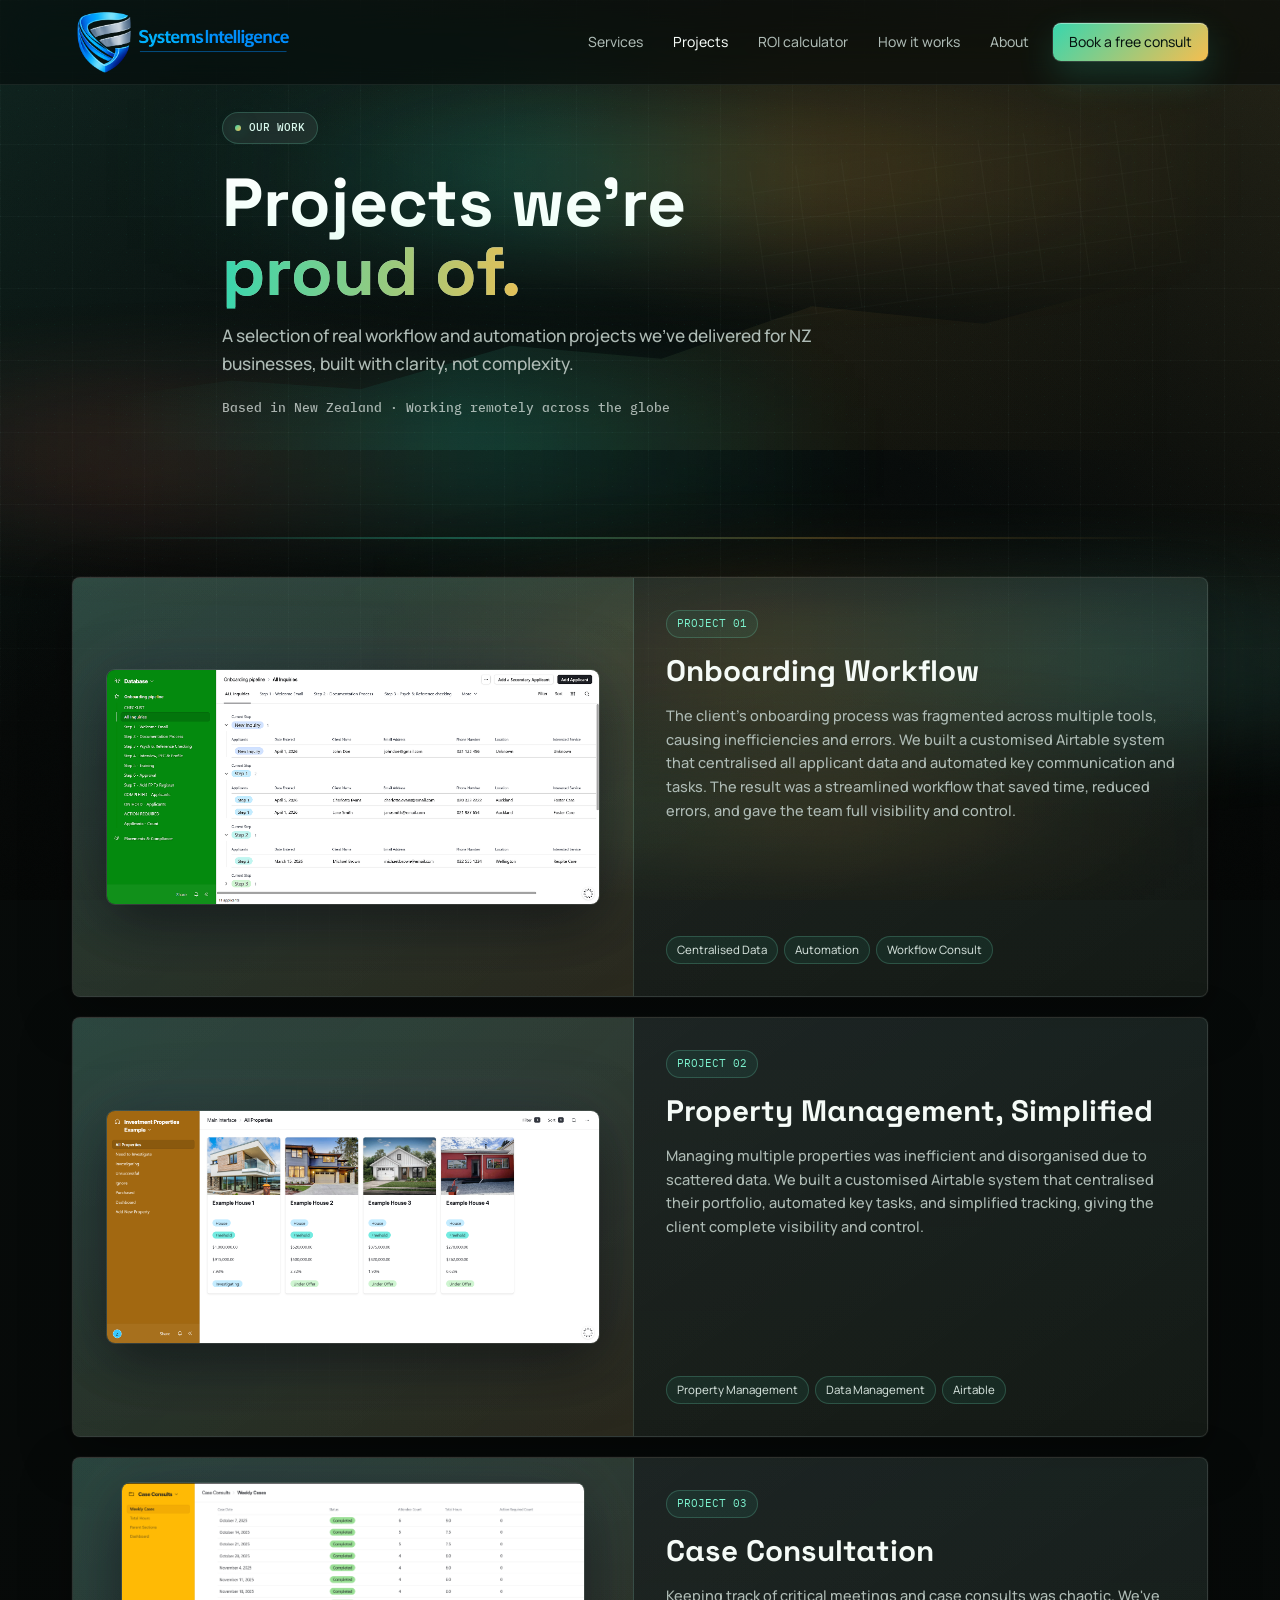
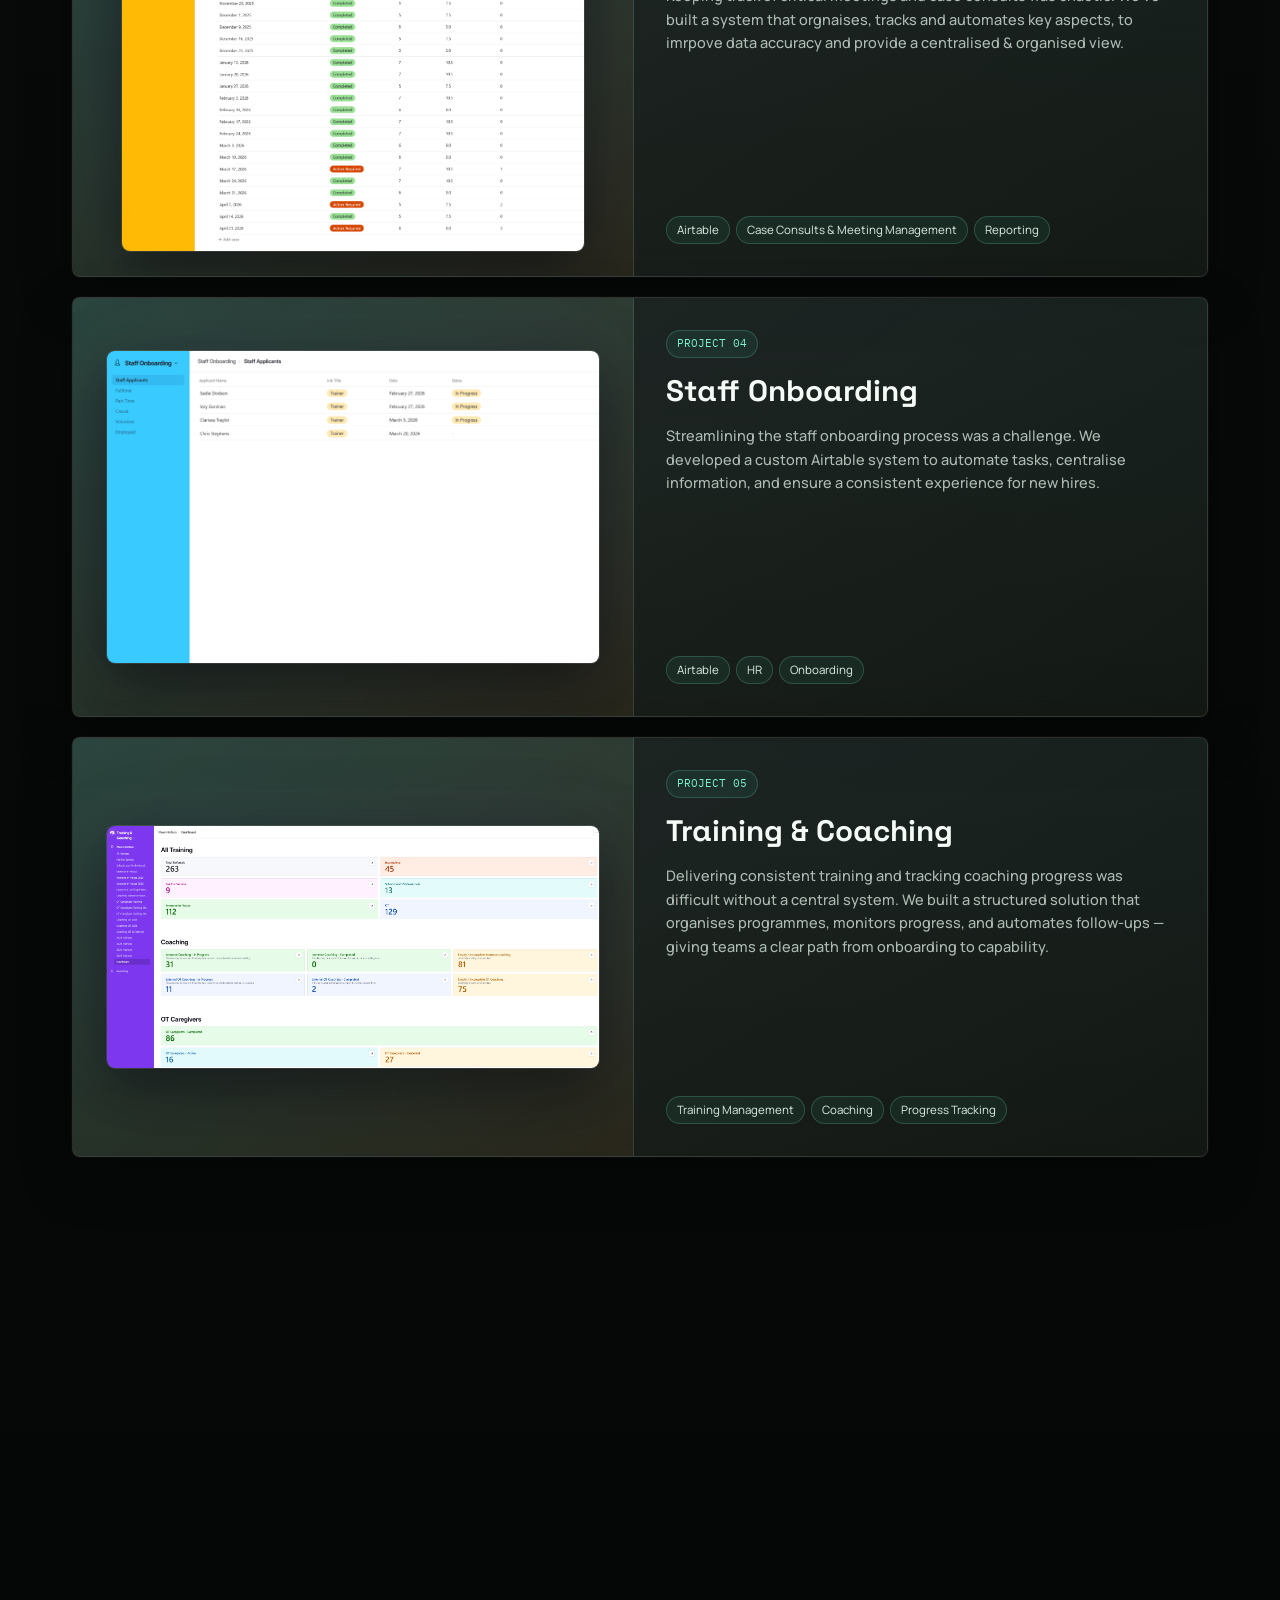
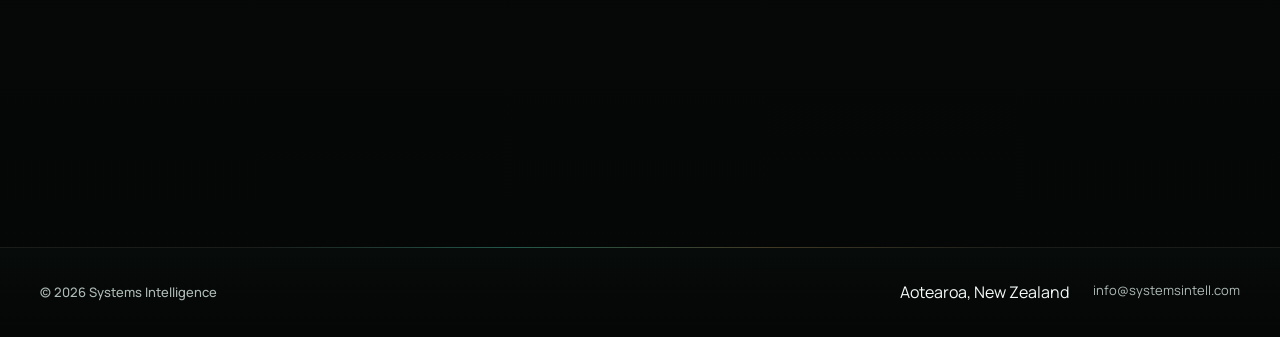
==== commit f33c10b9: "New ROI calculator" ====
--- a/projects.html
+++ b/projects.html
@@ -546,6 +546,7 @@
     <div class="nav-links">
       <a href="index.html#services">Services</a>
       <a href="projects.html" class="active">Projects</a>
+      <a href="index.html#roi">ROI calculator</a>
       <a href="index.html#how">How it works</a>
       <a href="index.html#about">About</a>
       <a href="mailto:info@systemsintell.com?subject=Free%20Consult%20Inquiry&body=Hi%20Systems%20Intelligence%20team%2C%0A%0AI%27d%20like%20to%20book%20a%20free%20consult%20to%20discuss%20how%20you%20can%20help%20improve%20my%20business%20systems.%0A%0ACould%20we%20arrange%20a%20time%20to%20talk%3F%0A%0AThanks%2C" class="nav-cta">Book a free consult</a>
@@ -559,6 +560,7 @@
 <div class="mobile-menu">
   <a href="index.html#services">Services</a>
   <a href="projects.html" class="active">Projects</a>
+  <a href="index.html#roi">ROI calculator</a>
   <a href="index.html#how">How it works</a>
   <a href="index.html#about">About</a>
   <a href="mailto:info@systemsintell.com" class="nav-cta">Book a free consult</a>
